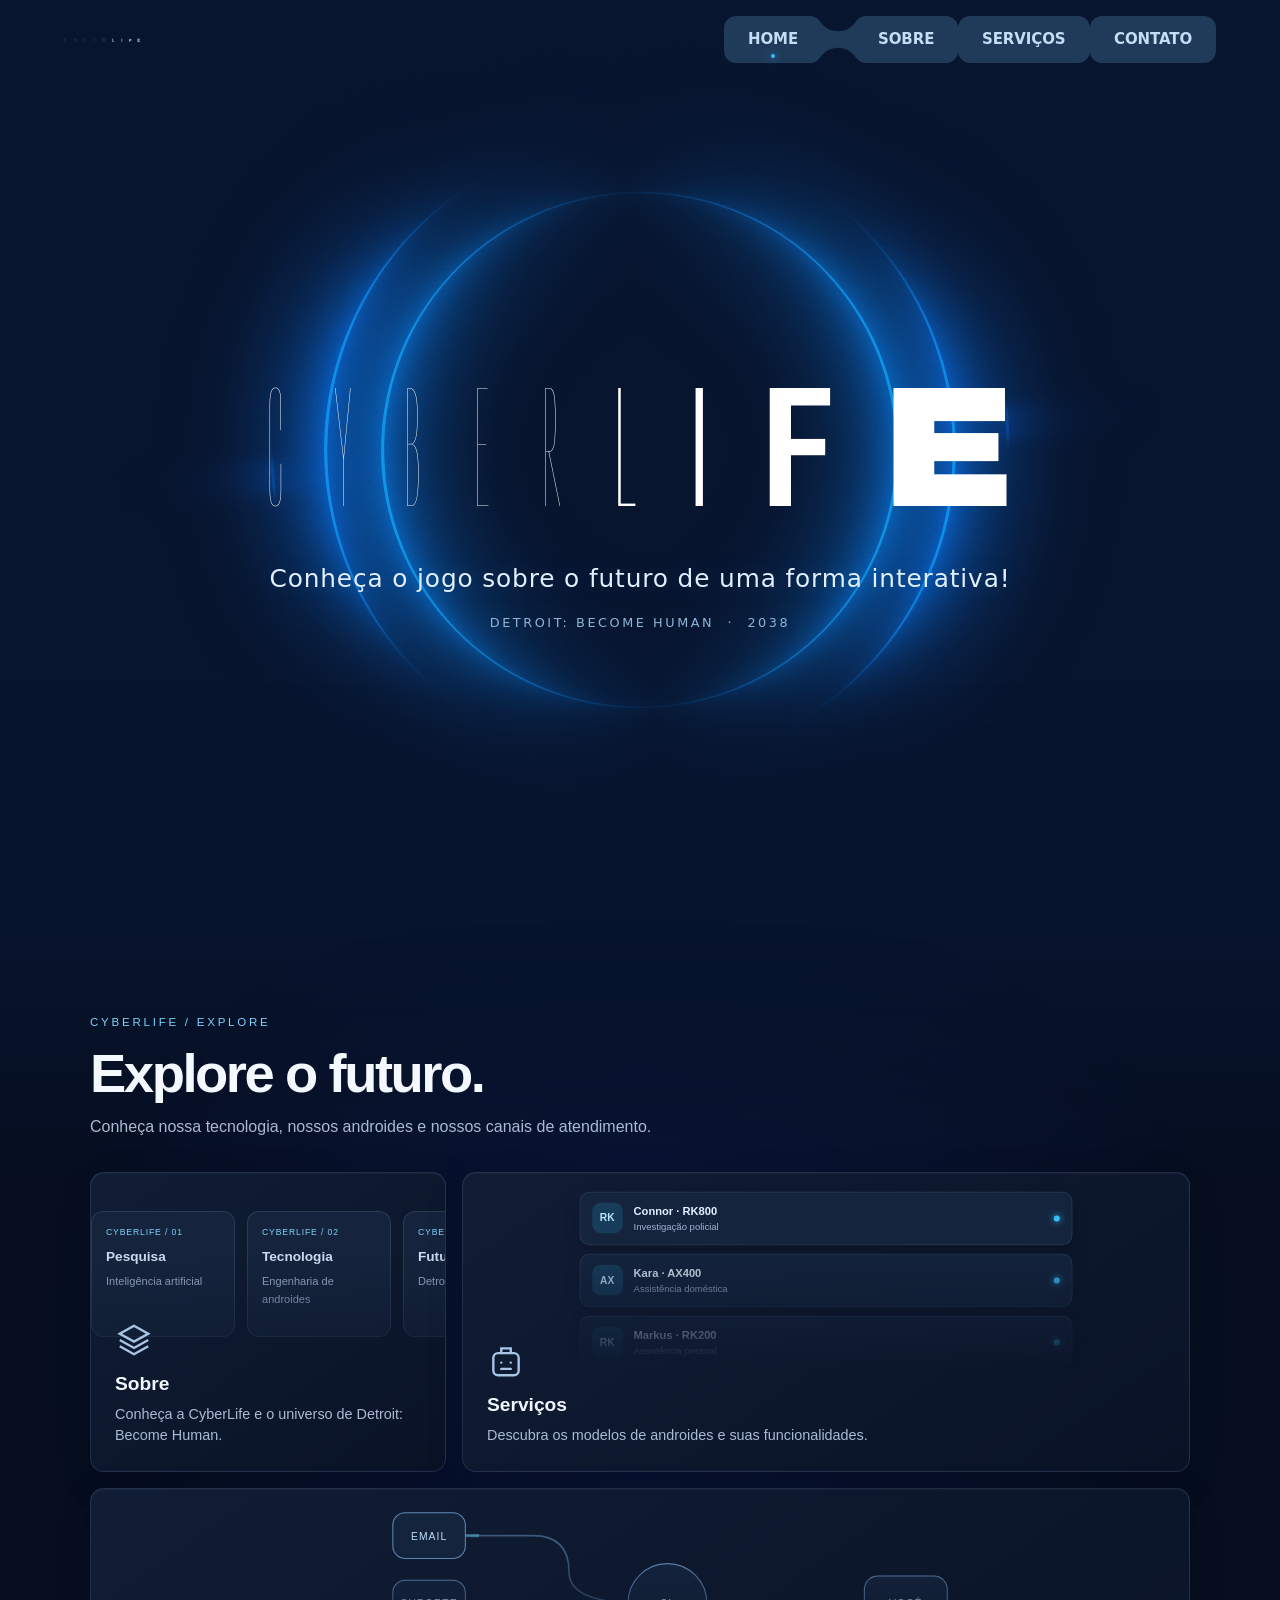
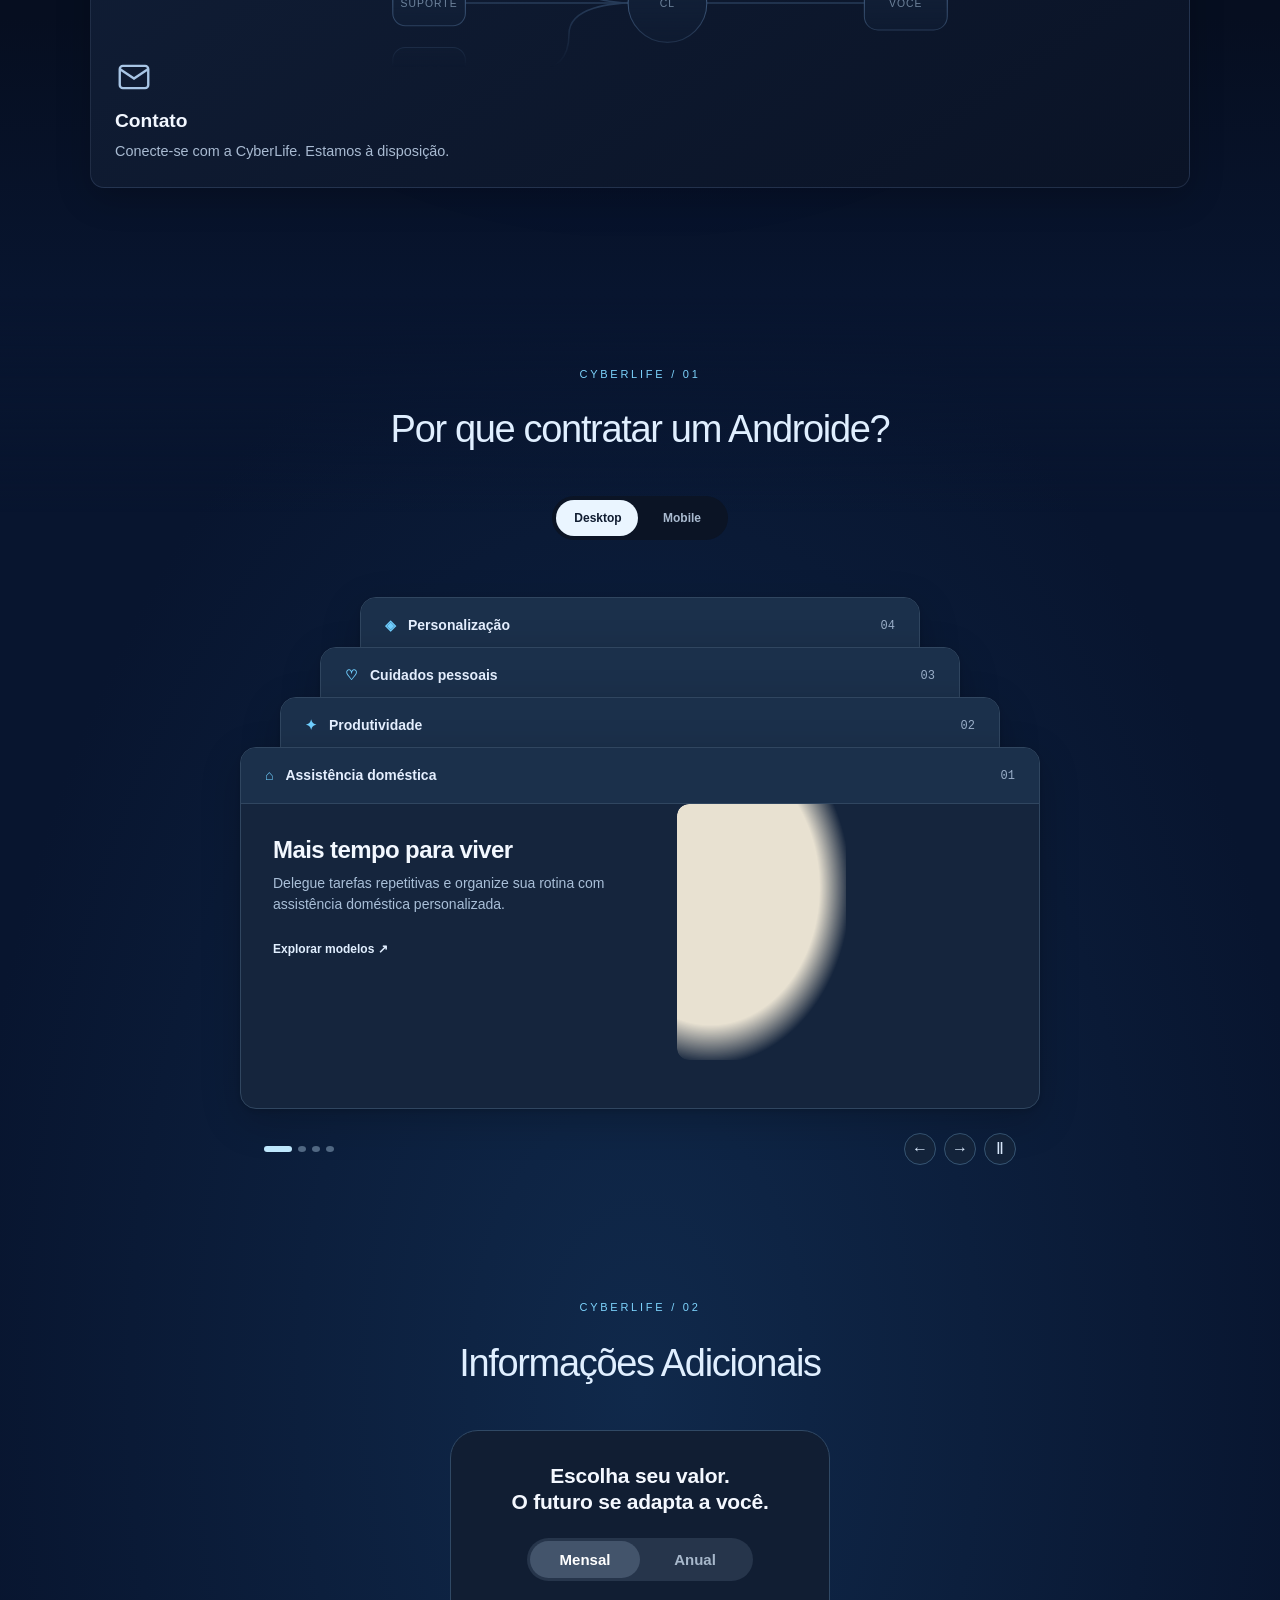
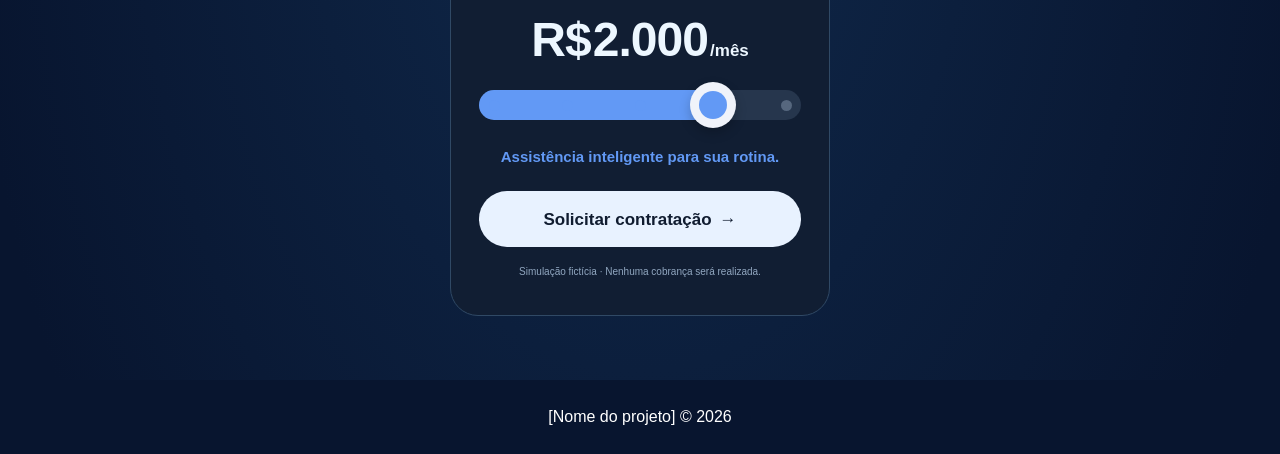
==== cyberlife-enterprise/index.html @ 04e718be "rename folder" ====
<!doctype html>
<html lang="pt-BR">
<head>
    <meta charset="UTF-8">
    <meta name="viewport" content="width=device-width, initial-scale=1.0">
    <title>Home | DBH IFC</title>
    <link rel="stylesheet" href="css/style.css">
    <link rel="stylesheet" href="css/bento.css">
    <link rel="stylesheet" href="css/text-pressure.css">
    <link rel="stylesheet" href="css/gooey-navbar.css">
    <script src="js/gooey-navbar.js" defer></script>
    <link rel="stylesheet" href="css/contract.css">
    <script src="js/contract.js" defer></script>
</head>
<body class="landing-page">
    <div class="landing-intro">
    <div id="magic-rings-home" class="magic-rings" aria-hidden="true"></div>
    <header class="site-header">
        <a class="logo" href="index.html">
            <img src="img/CyberLife_Fonte.png" alt="CyberLife">
        </a>
        <nav class="main-nav gooey-nav" aria-label="Navegação principal">
            <ul>
                <li><a class="active" href="index.html">Home</a></li>
                <li><a href="sobre.html">Sobre</a></li>
                <li><a href="servicos.html">Serviços</a></li>
                <li><a href="contato.html">Contato</a></li>
            </ul>
        </nav>
    </header>

    <div class="landing-hero-content">
        <section id="inicio" class="hero">
            <div class="text-pressure-container"><h1 class="text-pressure-title" aria-label="CyberLife"><span aria-hidden="true">C</span><span aria-hidden="true">Y</span><span aria-hidden="true">B</span><span aria-hidden="true">E</span><span aria-hidden="true">R</span><span aria-hidden="true">L</span><span aria-hidden="true">I</span><span aria-hidden="true">F</span><span aria-hidden="true">E</span></h1></div>
            <div class="hero-copy">
                <p class="hero-tagline">Conheça o jogo sobre o futuro de uma forma interativa!</p>
                <p class="hero-subtitle">Detroit: Become Human &nbsp;·&nbsp; 2038</p>
            </div>
        </section>

    </div>
    </div>

    <section class="landing-bento" aria-labelledby="bento-title">
        <div class="bento-shell">
            <div class="bento-heading bento-reveal">
                <span class="bento-eyebrow">CYBERLIFE / EXPLORE</span>
                <h2 id="bento-title">Explore o futuro.</h2>
                <p>Conheça nossa tecnologia, nossos androides e nossos canais de atendimento.</p>
            </div>
            <div class="bento-grid">
                <a class="bento-card bento-about bento-reveal" href="sobre.html">
                    <div class="bento-art bento-marquee" aria-hidden="true">
                        <div class="bento-track">
                            <div class="bento-files"><div class="bento-file"><span>CYBERLIFE / 01</span><strong>Pesquisa</strong><small>Inteligência artificial</small></div><div class="bento-file"><span>CYBERLIFE / 02</span><strong>Tecnologia</strong><small>Engenharia de androides</small></div><div class="bento-file"><span>CYBERLIFE / 03</span><strong>Futuro</strong><small>Detroit · 2038</small></div><div class="bento-file"><span>CYBERLIFE / 04</span><strong>CyberLife</strong><small>Inovação e humanidade</small></div></div>
                            <div class="bento-files"><div class="bento-file"><span>CYBERLIFE / 01</span><strong>Pesquisa</strong><small>Inteligência artificial</small></div><div class="bento-file"><span>CYBERLIFE / 02</span><strong>Tecnologia</strong><small>Engenharia de androides</small></div><div class="bento-file"><span>CYBERLIFE / 03</span><strong>Futuro</strong><small>Detroit · 2038</small></div><div class="bento-file"><span>CYBERLIFE / 04</span><strong>CyberLife</strong><small>Inovação e humanidade</small></div></div>
                        </div>
                    </div>
                    <div class="bento-copy"><svg viewBox="0 0 24 24" fill="none" stroke="currentColor" stroke-width="1.5"><path d="M12 3 3 8l9 5 9-5-9-5ZM3 12l9 5 9-5M3 16l9 5 9-5"/></svg><h3>Sobre</h3><p>Conheça a CyberLife e o universo de Detroit: Become Human.</p></div>
                    <span class="bento-cta">Conheça a CyberLife <span aria-hidden="true">→</span></span>
                </a>
                <a class="bento-card bento-services bento-reveal" href="servicos.html">
                    <div class="bento-art bento-notifications" aria-hidden="true">
                        <div class="bento-notification"><span class="bento-model">RK</span><div><strong>Connor · RK800</strong><small>Investigação policial</small></div><i></i></div>
                        <div class="bento-notification"><span class="bento-model">AX</span><div><strong>Kara · AX400</strong><small>Assistência doméstica</small></div><i></i></div>
                        <div class="bento-notification"><span class="bento-model">RK</span><div><strong>Markus · RK200</strong><small>Assistência pessoal</small></div><i></i></div>
                    </div>
                    <div class="bento-copy"><svg viewBox="0 0 24 24" fill="none" stroke="currentColor" stroke-width="1.5"><rect x="4" y="7" width="16" height="14" rx="3"/><path d="M9 7V4h6v3M9 13h.01M15 13h.01M9 17h6" stroke-linecap="round"/></svg><h3>Serviços</h3><p>Descubra os modelos de androides e suas funcionalidades.</p></div>
                    <span class="bento-cta">Explorar catálogo <span aria-hidden="true">→</span></span>
                </a>
                <a class="bento-card bento-contact bento-reveal" href="contato.html">
                    <div class="bento-art bento-network" aria-hidden="true">
                        <svg viewBox="0 0 700 220" preserveAspectRatio="xMidYMid meet"><defs><linearGradient id="bento-beam"><stop stop-color="#38bdf8" stop-opacity="0"/><stop offset=".5" stop-color="#a5eaff"/><stop offset="1" stop-color="#38bdf8" stop-opacity="0"/></linearGradient></defs>
                        <g class="bento-wires"><path d="M120 45H220Q255 45 255 80T350 110"/><path d="M120 110H350"/><path d="M120 175H220Q255 175 255 140T350 110"/><path d="M350 110H580"/></g>
                        <g class="bento-beams"><path d="M120 45H220Q255 45 255 80T350 110"/><path d="M120 110H350"/><path d="M120 175H220Q255 175 255 140T350 110"/><path d="M350 110H580"/></g>
                        <g class="bento-nodes"><rect x="85" y="23" width="70" height="44" rx="12"/><rect x="85" y="88" width="70" height="44" rx="12"/><rect x="85" y="153" width="70" height="44" rx="12"/><circle cx="350" cy="110" r="38"/><rect x="540" y="84" width="80" height="52" rx="13"/></g>
                        <g class="bento-node-labels"><text x="120" y="49">EMAIL</text><text x="120" y="114">SUPORTE</text><text x="120" y="179">INFO</text><text x="350" y="114">CL</text><text x="580" y="114">VOCÊ</text></g></svg>
                    </div>
                    <div class="bento-copy"><svg viewBox="0 0 24 24" fill="none" stroke="currentColor" stroke-width="1.5"><rect x="3" y="5" width="18" height="14" rx="2"/><path d="m3 7 9 6 9-6"/></svg><h3>Contato</h3><p>Conecte-se com a CyberLife. Estamos à disposição.</p></div>
                    <span class="bento-cta">Entre em contato <span aria-hidden="true">→</span></span>
                </a>
            </div>
        </div>
    </section>

    <main class="landing-details">
        <div class="topography-backdrop" aria-hidden="true"><canvas id="topography-home"></canvas></div>
        <div class="landing-reveal">
        <section class="contract-section" aria-labelledby="why-title">
            <span class="contract-kicker">CYBERLIFE / 01</span>
            <h2 id="why-title">Por que contratar um Androide?</h2>
            <div class="rolling" aria-label="Motivos para contratar um androide" tabindex="0" aria-roledescription="carrossel">
                <div class="roll-device"><button type="button" data-device="desktop" aria-pressed="true">Desktop</button><button type="button" data-device="mobile" aria-pressed="false">Mobile</button></div><div class="rolling-stage"></div>
                <div class="rolling-controls"><button type="button" data-prev aria-label="Anterior">←</button><div class="rolling-dots"></div><button type="button" data-next aria-label="Próximo">→</button><button type="button" data-pause aria-label="Pausar reprodução automática">Ⅱ</button></div>
            </div>
        </section>
        <section class="contract-section" aria-labelledby="info-title">
            <span class="contract-kicker">CYBERLIFE / 02</span>
            <h2 id="info-title">Informações Adicionais</h2>
            <div class="contract-paywall">
                
                <h3>Escolha seu valor.<br>O futuro se adapta a você.</h3>
                <div class="pay-segments" role="group" aria-label="Período de contratação"><span class="pay-pill"></span><button type="button" aria-pressed="true" data-plan="0">Mensal</button><button type="button" aria-pressed="false" data-plan="1">Anual</button></div>
                <div class="pay-amount" aria-live="polite"><span class="pay-currency">R$</span><span class="pay-digits">1.500</span><span class="pay-period">/mês</span></div>
                <div class="pay-slider" role="slider" tabindex="0" aria-label="Valor da contratação" aria-valuemin="0" aria-valuemax="4" aria-valuenow="3"><div class="pay-track"></div><div class="pay-fill"></div><div class="pay-ticks" aria-hidden="true"></div><div class="pay-thumb" aria-hidden="true"><i></i></div></div>
                <div class="pay-caption" aria-live="polite">Assistência inteligente para sua rotina.</div>
                <a class="pay-cta" href="contato.html">Solicitar contratação <span aria-hidden="true">→</span></a>
                <small>Simulação fictícia · Nenhuma cobrança será realizada.</small>
            </div>
        </section>
        </div>


    </main>

    <footer class="site-footer">
        <p>[Nome do projeto] &copy; 2026</p>
    </footer>

    <script src="js/magic-rings.js"></script>
    <script src="js/topography.js" defer></script>
    <script src="js/bento.js" defer></script>
    <script src="js/text-pressure.js" defer></script>
    <script>
        new MagicRings('#magic-rings-home', {
            color: '#38BDF8',
            colorTwo: '#1E3FD8',
            ringCount: 7,
            motion: 'pulse',
            speed: 0.8,
            lineThickness: 1.5,
            glow: 1,
            baseRadius: 0.24,
            radiusStep: 0.08,
            expansion: 0.08,
            rotation: 0,
            spin: 0.08,
            tilt: 0.12,
            followMouse: true,
            mouseInfluence: 0.18,
            clickBurst: true,
            intro: true,
            theme: 'dark',
            grain: 0.08,
            opacity: 0.9
        });
    </script>
</body>
</html>
---- cyberlife-enterprise/css/style.css ----
/*
==============================================================================
TRABALHO FINAL - WEB DESIGN
Tema do Projeto: [Nome do Tema]
Data de Entrega: 03/12/2026
Integrantes: 1. Alice
2. Airk
3. Daniel
==============================================================================
*/

/*
==========================================================================
SEÇÃO 1: RESET CSS
==========================================================================
*/

* { box-sizing: border-box; margin: 0; padding: 0; }
html {
    scroll-behavior: smooth;
    scroll-padding-top: 20px;
}

body { background: #08152f; color: #222; font-family: Arial, sans-serif; line-height: 1.6; }
img { display: block; max-width: 50%; }
a { color: inherit; text-decoration: none; }
ul { list-style: none; }

.magic-rings {
    position: fixed;
    inset: 0;
    width: 100%;
    height: 100%;
    overflow: hidden;
    z-index: 0;
}

.magic-rings__canvas {
    position: absolute;
    inset: 0;
    display: block;
    width: 100%;
    height: 100%;
    pointer-events: none;
}

.letter-glitch {
    position: fixed;
    inset: 0;
    width: 100%;
    height: 100%;
    overflow: hidden;
    z-index: 0;
}

.letter-glitch-canvas {
    position: absolute;
    inset: 0;
    display: block;
    width: 100%;
    height: 100%;
    pointer-events: none;
}

.scanner-container {
    position: fixed;
    inset: 0;
    width: 100%;
    height: 100%;
    overflow: hidden;
    z-index: 0;
}

.scanner-canvas {
    position: absolute;
    inset: 0;
    display: block;
    width: 100%;
    height: 100%;
    pointer-events: none;
}

.site-header,
main,
.site-footer {
    position: relative;
    z-index: 1;
}

/*
==========================================================================
SEÇÃO 2: ESTRUTURA E NAVEGAÇÃO
==========================================================================
*/

.site-header { align-items: center; color: #fff; display: flex; justify-content: space-between; padding: 1rem 5%; }
.logo img { max-height: 48px; }
.main-nav ul { display: flex; gap: 1rem; }
.main-nav a { border-bottom: 2px solid transparent; padding: .5rem; }
.main-nav a:hover, .main-nav a.active { border-bottom-color: #f2c14e; color: #f2c14e; }
.page-content, .section, .gallery-section, .form-section { margin: 0 auto; max-width: 1100px; padding: 3rem 5%; }
.hero { padding: 3rem 5%; text-align: center; }
.hero .banner {
    filter: brightness(0) invert(1);
    margin: 0 auto 2rem;
    max-height: 400px;
    object-fit: contain;
    width: 100%;
}
.aside { margin: 0 auto 2rem; max-width: 1100px; padding: 1.5rem 5%; }
.site-footer {color: #fff; padding: 1.5rem 5%; text-align: center; }

/*
==========================================================================
SEÇÃO 3: CONTEÚDO
==========================================================================
*/

h1, h2, h3 { color: #1f3a5f; margin-bottom: 1rem; }
.content-list { display: grid; gap: .75rem; margin-left: 1.25rem; }
.content-list li { list-style: disc; }
.button { background: #f2c14e; border: 1px solid #d49d16; border-radius: .25rem; color: #222; cursor: pointer; display: inline-block; font: inherit; font-weight: bold; padding: .75rem 1.25rem; }
.button:hover { background: #d49d16; }

.gallery { display: grid; gap: 1.5rem; grid-template-columns: repeat(3, 1fr); }
.gallery-item { border: 0; min-width: 0; padding: 0; }
.gallery-item img { height: 180px; object-fit: cover; width: 100%; }

/*
==========================================================================
SEÇÃO: CARDS DE PERFIL / PRODUTOS
==========================================================================
*/

.profile-card {
    --pc-radius: 16px;
    --pc-pointer-x: 50%;
    --pc-pointer-y: 50%;
    --pc-active: 0;
    --pc-rotate-x: 0deg;
    --pc-rotate-y: 0deg;
    width: 100%;
    max-width: 360px;
    margin: 0 auto;
    perspective: 900px;
}

.profile-card__body {
    border-radius: var(--pc-radius);
    position: relative;
    transform: rotateX(var(--pc-rotate-x)) rotateY(var(--pc-rotate-y));
    transform-style: preserve-3d;
    transition: transform 120ms ease;
}

.profile-card__tile {
    aspect-ratio: 3 / 4;
    border: 1px solid rgba(145, 196, 255, 0.28);
    border-radius: var(--pc-radius);
    overflow: hidden;
    position: relative;
    background: linear-gradient(180deg, #dfeeff 0%, #607ea4 100%);
    box-shadow: 0 24px 60px rgba(0, 0, 0, 0.5), 0 0 28px rgba(56, 189, 248, 0.12);
}

.profile-card__photo {
    height: 100%;
    width: 100%;
    object-fit: cover;
}

.profile-card__scrim,
.profile-card__sheen,
.profile-card__holo,
.profile-card__glare,
.profile-card__shade,
.profile-card__rim,
.profile-card__tile-rim {
    position: absolute;
    inset: 0;
    pointer-events: none;
}

.profile-card__scrim {
    background:
        linear-gradient(180deg, rgba(198, 229, 255, 0.12) 0%, transparent 48%),
        linear-gradient(180deg, transparent 42%, rgba(5, 20, 43, 0.94));
}

.profile-card__sheen {
    background: radial-gradient(circle at var(--pc-pointer-x) var(--pc-pointer-y),
        rgba(255, 255, 255, 0.42),
        transparent 42%);
    opacity: calc(0.15 + var(--pc-active) * 0.55);
    mix-blend-mode: screen;
}

.profile-card__holo {
    background:
        radial-gradient(circle at var(--pc-pointer-x) var(--pc-pointer-y),
            rgba(56, 189, 248, 0.42),
            transparent 28%);
    opacity: var(--pc-active);
    mix-blend-mode: color-dodge;
}

.profile-card__info {
    position: absolute;
    left: 18px;
    right: 18px;
    bottom: 18px;
    z-index: 2;
}

.profile-card__name,
.profile-card__title {
    color: #fff;
    margin: 0;
}

.profile-card__name {
    color: #fff;
    font-size: 1.55rem;
    letter-spacing: .08em;
    text-transform: uppercase;
}

.profile-card__title {
    font-size: .78rem;
    letter-spacing: .04em;
    opacity: .82;
}

.profile-card__footer {
    align-items: center;
    background: #17171f;
    border-radius: 0 0 var(--pc-radius) var(--pc-radius);
    color: #f4f4f7;
    display: grid;
    gap: 10px;
    grid-template-columns: 1fr auto;
    margin: -1px 8px 0;
    padding: 10px 12px;
    position: relative;
}

.profile-card__status {
    color: #38bdf8;
    font-size: 1rem;
    font-weight: 800;
}

.profile-card__avatar {
    height: 42px;
    overflow: hidden;
    width: 42px;
    display: none;
}

.profile-card__avatar img {
    border-radius: 50%;
    height: 100%;
    object-fit: cover;
    width: 100%;
}

.profile-card__handle {
    font-size: .78rem;
}

.profile-card__contact {
    align-items: center;
    background: #23232d;
    border: 1px solid rgba(255, 255, 255, 0.12);
    border-radius: 999px;
    color: #fff;
    cursor: pointer;
    display: flex;
    gap: 5px;
    padding: 9px 12px;
    transition: background 180ms ease, transform 180ms ease;
}

.profile-card__contact:hover {
    background: #38bdf8;
    color: #08152f;
    transform: translateY(-2px);
}

/*
==========================================================================
SEÇÃO 4: FORMULÁRIO
==========================================================================
*/

form { border: 1px solid #d5d5d5; border-radius: .5rem; display: grid; gap: 1rem; max-width: 650px; padding: 1.5rem; }
.form-group { display: grid; gap: .35rem; }
input, textarea { border: 1px solid #aaa; border-radius: .25rem; font: inherit; padding: .75rem; width: 100%; }
input:focus, textarea:focus { border-color: #1f3a5f; outline: 2px solid #dce8f5; }
.error-message { color: #b42318; min-height: 1.2rem; }
.form-feedback { color: #16794c; font-weight: bold; min-height: 1.5rem; }

/*
==========================================================================
SEÇÃO 5: RESPONSIVIDADE
==========================================================================
*/

@media (max-width: 700px) {
    .site-header { align-items: flex-start; flex-direction: column; gap: 1rem; }
    .main-nav ul { flex-wrap: wrap; }
    .gallery { grid-template-columns: 1fr; }
}

@media (prefers-reduced-motion: reduce) {
    html { scroll-behavior: auto; }
}

/* Landing page: scoped so the other pages retain their original layout. */
.landing-page { overflow-x: clip; }
.landing-intro { position: relative; isolation: isolate; min-height: 100vh; min-height: 100svh; }
.landing-intro .magic-rings { position: absolute; }
.landing-hero-content { position: relative; z-index: 1; }
.landing-details { position: relative; isolation: isolate; min-height: 115vh; display: grid; align-items: center; overflow: hidden; background: #08152f; color: #e0efff; }
.landing-details h2, .landing-details h3 { color: #e0efff; }
.topography-backdrop { position: absolute; inset: 0; z-index: -1; pointer-events: none; background: radial-gradient(ellipse at 50% 65%, #10294b, #08152f 75%); }
.topography-backdrop canvas { position: absolute; width: 100%; height: 100%; inset: 0; display: block; opacity: var(--topography-opacity, 1); }
.landing-details::before { content: ''; position: absolute; inset: 0 0 auto; height: 24vh; background: linear-gradient(#08152f, transparent); pointer-events: none; z-index: 0; }
.landing-reveal { position: relative; opacity: var(--reveal-opacity, 1); transform: translateY(var(--reveal-offset, 0px)); }
.landing-page .site-footer { background: #08152f; }
@media (prefers-reduced-motion: reduce) { .landing-reveal { opacity: 1; transform: none; } .topography-backdrop canvas { opacity: 1; } }

/* Shared brand mark: use the existing transparent asset. */
.site-header .logo img { width: clamp(100px, 12vw, 180px); height: auto; object-fit: contain; filter: brightness(0) invert(1); }


.contato_p {
    color: aliceblue;
}
---- cyberlife-enterprise/css/bento.css ----
/* Landing-only Bento Grid, inspired by Magic UI's animated card demo. */
.landing-bento{position:relative;isolation:isolate;padding:clamp(80px,12vh,150px) 5%;color:#eaf4ff;background:linear-gradient(180deg,#08152f 0%,#060e20 28%,#060e20 72%,#08152f 100%);overflow:hidden}
.landing-bento::before{content:"";position:absolute;inset:0;z-index:-1;background:radial-gradient(ellipse at 50% 45%,rgba(30,63,216,.14),transparent 66%);pointer-events:none}
.bento-shell{max-width:1100px;margin:auto}.bento-heading{margin-bottom:32px}.bento-eyebrow{font-size:.72rem;letter-spacing:.24em;color:#7dd3fc}.bento-heading h2{font-size:clamp(2rem,5vw,3.4rem);line-height:1.1;letter-spacing:-.045em;color:#f4f8ff;margin:.65rem 0}.bento-heading p{color:#a9bbd2;max-width:650px}
.bento-grid{display:grid;grid-template-columns:repeat(3,minmax(0,1fr));gap:16px}.bento-card{position:relative;isolation:isolate;display:flex;flex-direction:column;justify-content:flex-end;min-height:300px;overflow:hidden;border-radius:14px;border:1px solid rgba(155,190,237,.15);background:linear-gradient(145deg,#101d35,#0a1326);box-shadow:0 10px 35px #0003,inset 0 1px 0 #ffffff08;transition:border-color .3s,box-shadow .3s;outline-offset:5px}.bento-card:hover,.bento-card:focus-visible{border-color:#68bdf080;box-shadow:0 12px 42px #0005,0 0 24px #38bdf812}.bento-about{grid-column:span 1}.bento-services{grid-column:span 2}.bento-contact{grid-column:span 3;min-height:300px}
.bento-art{position:absolute;inset:0;z-index:-1;overflow:hidden;pointer-events:none;mask-image:linear-gradient(to bottom,#000 5%,#000 28%,transparent 78%);transition:transform .3s ease-out}.bento-copy{padding:24px;transition:transform .3s ease-out;position:relative}.bento-copy svg{width:38px;height:38px;color:#a8c5e5;display:block;margin-bottom:10px;transition:transform .3s ease-out;transform-origin:left bottom}.bento-copy h3{color:#f2f7ff;margin:0 0 4px;font-size:1.2rem;font-weight:600}.bento-copy p{color:#a9bbd2;font-size:.9rem;line-height:1.5;max-width:390px}.bento-cta{position:absolute;bottom:20px;left:24px;font-size:.84rem;font-weight:600;color:#bdeaff;opacity:0;transform:translateY(12px);transition:opacity .3s,transform .3s;display:flex;gap:10px;align-items:center}.bento-card:hover .bento-copy,.bento-card:focus-visible .bento-copy{transform:translateY(-30px)}.bento-card:hover .bento-copy svg,.bento-card:focus-visible .bento-copy svg{transform:scale(.8)}.bento-card:hover .bento-cta,.bento-card:focus-visible .bento-cta{opacity:1;transform:translateY(0)}
.bento-marquee{padding-top:38px}.bento-track{display:flex;width:max-content;animation:bento-marquee 20s linear infinite}.bento-files{display:flex;gap:12px;padding-right:12px}.bento-file{width:144px;height:126px;padding:14px;border-radius:12px;border:1px solid #8eafd52b;background:#15243c;color:#cbdcf0;filter:blur(.6px);transition:filter .3s;display:flex;flex-direction:column;gap:6px}.bento-file span{font-size:.54rem;letter-spacing:.1em;color:#7dd3fc}.bento-file strong{font-size:.85rem}.bento-file small{font-size:.69rem;color:#9db1cd}.bento-about:hover .bento-track{animation-play-state:paused}.bento-about:hover .bento-file{filter:none}@keyframes bento-marquee{to{transform:translateX(-50%)}}
.bento-notifications{display:flex;flex-direction:column;gap:10px;padding:22px 10%;transform:scale(.85);transform-origin:top center}.bento-services:hover .bento-notifications,.bento-services:focus-visible .bento-notifications{transform:scale(.98)}.bento-notification{display:flex;align-items:center;gap:13px;padding:11px 14px;border:1px solid #96b9e526;background:#14243d;border-radius:12px;box-shadow:0 6px 18px #0003;animation:bento-notice 7.5s ease-in-out infinite}.bento-notification:nth-child(2){animation-delay:1s}.bento-notification:nth-child(3){animation-delay:2s}.bento-model{display:grid;place-items:center;width:36px;height:36px;flex:none;border-radius:10px;color:#bae6fd;background:#183d5b;font-size:.75rem;font-weight:bold}.bento-notification strong,.bento-notification small{display:block}.bento-notification strong{font-size:.82rem;color:#e5efff}.bento-notification small{font-size:.7rem;color:#9eb4d0}.bento-notification i{margin-left:auto;width:7px;height:7px;border-radius:50%;background:#38bdf8;box-shadow:0 0 9px #38bdf8}@keyframes bento-notice{0%,85%,100%{transform:translateY(0);opacity:.83}12%,28%{transform:translateY(-4px);opacity:1;box-shadow:0 0 18px #38bdf81c}}
.bento-network{inset:0 0 auto auto;width:100%;height:240px;transform:scale(.95);transform-origin:top right}.bento-network svg{width:100%;height:100%;display:block}.bento-contact:hover .bento-network,.bento-contact:focus-visible .bento-network{transform:scale(1.05)}.bento-wires path,.bento-beams path{fill:none;stroke:#3c587b;stroke-width:1.5}.bento-beams path{stroke:url(#bento-beam);stroke-width:3;stroke-dasharray:48 180;animation:bento-beam 3.5s linear infinite}.bento-beams path:nth-child(2){animation-delay:-1.2s}.bento-beams path:nth-child(3){animation-delay:-2.2s}.bento-beams path:nth-child(4){animation-delay:-.5s}@keyframes bento-beam{to{stroke-dashoffset:-456}}.bento-nodes{fill:#14243d;stroke:#6288b4;stroke-width:1}.bento-node-labels{fill:#bddbf7;font-size:10px;text-anchor:middle;letter-spacing:1px}
.bento-ready .bento-reveal{opacity:0;translate:0 30px;transition:opacity .8s ease,translate .8s cubic-bezier(.2,.65,.2,1),border-color .3s,box-shadow .3s}.bento-ready .bento-reveal.is-visible{opacity:1;translate:0 0}.bento-ready .bento-services{transition-delay:.09s}.bento-ready .bento-contact{transition-delay:.16s}.bento-paused .bento-art *{animation-play-state:paused!important}
@media(max-width:760px){.bento-grid{grid-template-columns:1fr}.bento-about,.bento-services,.bento-contact{grid-column:1}.bento-card{min-height:285px}.bento-network{height:200px}.bento-notifications{padding-inline:8%}}@media(hover:none){.bento-copy{transform:translateY(-28px)}.bento-cta{opacity:1;transform:none}}@media(prefers-reduced-motion:reduce){.bento-ready .bento-reveal{opacity:1;translate:none;transition:none}.bento-art *{animation:none!important}.bento-card *{transition:none!important}}

/* Seamless fade from Magic Rings into the Bento section. */
.landing-page .landing-intro::after {
    content: "";
    position: absolute;
    inset: auto 0 0;
    height: clamp(110px, 24vh, 300px);
    z-index: 0;
    pointer-events: none;
    background: linear-gradient(to bottom, rgba(8,21,47,0) 0%, rgba(8,21,47,.2) 25%, rgba(8,21,47,.65) 58%, #08152f 100%);
}
.landing-page .landing-bento::before {
    mask-image: linear-gradient(to bottom, transparent, black 24%, black 76%, transparent);
}
---- cyberlife-enterprise/css/text-pressure.css ----
@import url('https://fonts.googleapis.com/css2?family=Roboto+Flex:opsz,wdth,wght@8..144,25..151,100..1000&display=swap');
.text-pressure-container { position: relative; width: 65%; max-width: 760px; margin: 0 auto; }
.landing-page .text-pressure-title { font-family: 'Roboto Flex', Roboto, Arial, sans-serif; font-size: 8vw; font-weight: 100; line-height: 1; text-transform: uppercase; margin: 0; text-align: center; user-select: none; white-space: nowrap; width: 100%; color: white; display: flex; justify-content: space-between; transform-origin: center top; }
.text-pressure-title span { display: inline-block; font-variation-settings: 'wght' 100, 'wdth' 25, 'ital' 0; }
/* Anchor the animated title itself at the resting center of Magic Rings. */
.landing-page .landing-hero-content { position:absolute; inset:0; display:flex; align-items:center; justify-content:center; pointer-events:none; }
.landing-page .site-header { z-index:3; }
.landing-page .hero { position:relative; width:100%; min-width:0; box-sizing:border-box; flex:0 0 100%; padding:0 5%; pointer-events:none; }
.landing-page .text-pressure-container { pointer-events:auto; }
.hero-copy { position:absolute; top:calc(100% + clamp(16px, 3vh, 32px)); left:50%; transform:translateX(-50%); width:min(90%, 760px); text-align:center; }
.landing-page .hero-tagline { color:#e1efff; font-family:Inter,system-ui,sans-serif; font-size:clamp(1rem, 2vw, 1.55rem); font-weight:400; letter-spacing:.035em; line-height:1.5; margin:0; text-shadow:0 0 24px rgba(56,189,248,.24); }
.landing-page .hero-subtitle { color:#8eb4d6; font-family:Inter,system-ui,sans-serif; font-size:clamp(.65rem, 1vw, .8rem); font-weight:500; letter-spacing:.2em; text-transform:uppercase; margin-top:1rem; }
@media(max-height:480px){ .hero-copy {top:calc(100% + 10px);} .landing-page .hero-subtitle{margin-top:.35rem;} }


@media (max-width: 600px) { .text-pressure-container { width: 88%; } }
---- cyberlife-enterprise/css/gooey-navbar.css ----
/* useLayouts Gooey Navbar: original default styling, adapted to the existing header. */
.site-header .main-nav.gooey-nav {position:relative; flex:none; margin:0; padding:0; user-select:none; --gooey-fill:#203a5a; --gooey-px:24px; --gooey-font:15px; --gooey-height:47px;}
.gooey-nav .gooey-contour {position:absolute; inset:0; width:100%; height:100%; overflow:visible; pointer-events:none; z-index:0;}
.site-header .gooey-nav ul {position:relative; display:flex; gap:0; align-items:center; width:max-content; z-index:1; margin:0; padding:0;}
.site-header .gooey-nav li {flex:none; margin:0; padding:0;}
.site-header .gooey-nav a,.site-header .gooey-nav a.active,.site-header .gooey-nav a:hover {display:flex; align-items:center; justify-content:center; position:relative; height:var(--gooey-height); padding:0 var(--gooey-px); font:600 var(--gooey-font)/1 Inter,"Inter Placeholder",system-ui,sans-serif; letter-spacing:-.1px; text-transform:uppercase; white-space:nowrap; text-align:center; color:#c4ddf5; background:var(--gooey-fill); border:0; border-radius:12px; text-decoration:none; will-change:transform;}
.site-header .gooey-nav.is-ready a {background:transparent;}
.site-header .gooey-nav a.is-hovered,.site-header .gooey-nav a:hover {color:#fff;}
.site-header .gooey-nav a[aria-current="page"]::after {content:""; position:absolute; left:50%; bottom:5px; margin-left:-2px; width:4px; height:4px; border-radius:50%; background:#38bdf8; box-shadow:0 0 8px #38bdf8;}
.site-header .gooey-nav a:focus-visible {outline:2px solid #7dd3fc; outline-offset:-4px;}
@media(max-width:760px){.site-header .main-nav.gooey-nav{--gooey-px:12px;--gooey-font:13px;--gooey-height:45px;}}
@media(max-width:420px){.site-header .main-nav.gooey-nav{--gooey-px:7px;--gooey-font:11px;--gooey-height:43px;}}

.gooey-nav .gooey-contour path { fill: var(--gooey-fill); }
---- cyberlife-enterprise/css/contract.css ----
.contract-section{width:min(900px,92%);margin:0 auto;padding:64px 0;text-align:center;font-family:Inter,Arial,sans-serif;color:#e5efff}.contract-kicker{font-size:11px;letter-spacing:.25em;color:#7dd3fc}.contract-section>h2{font-size:clamp(24px,4vw,38px);font-weight:500;letter-spacing:-.035em;margin:14px 0 36px}.rolling{max-width:800px;margin:auto;outline-offset:8px;user-select:none}.roll-device{display:flex;width:176px;height:44px;padding:4px;margin:0 auto 24px;border-radius:999px;background:#0b1425;position:relative;isolation:isolate}.roll-device:before{content:'';position:absolute;inset:4px auto 4px 4px;width:calc(50% - 6px);background:#eaf5ff;border-radius:999px;transition:transform .35s cubic-bezier(.2,1.2,.4,1);z-index:-1}.rolling.mobile .roll-device:before{transform:translateX(calc(100% + 4px))}.roll-device button{width:50%;background:none;border:0;color:#aabbd0;font:600 12px Inter,Arial;cursor:pointer}.roll-device button[aria-pressed=true]{color:#101c30}.rolling-stage{position:relative;height:545px;isolation:isolate;touch-action:pan-y;width:100%;max-width:800px;margin:auto;transition:max-width .3s}.roll-card{position:absolute;bottom:0;left:0;right:0;margin:auto;text-align:left;background:#15253d;border:1px solid #304660;border-radius:16px;box-shadow:0 12px 40px #0003,0 2px 6px #0002;transform-origin:bottom center;overflow:hidden;touch-action:pan-y;will-change:width,transform;cursor:pointer}.roll-card.front{cursor:grab}.roll-card.front:active{cursor:grabbing}.roll-meta{height:56px;padding:0 24px;display:flex;align-items:center;justify-content:space-between;background:#1b304b;border-bottom:1px solid #304660;font-size:14px;font-weight:600;color:#e5efff}.roll-meta span:last-child{font:500 12px monospace;color:#9bafc9}.roll-meta b{color:#70cfff;margin-right:12px}.roll-card:not(.front):hover .roll-meta{background:#274564}.roll-body{display:flex;align-items:flex-start;gap:10px;padding-bottom:24px;height:304px}.roll-copy{flex:1;min-width:0;padding:32px;display:flex;flex-direction:column;gap:8px}.roll-card h3{font-size:24px;line-height:1.2;letter-spacing:-.025em;margin:0;color:#f3f8ff}.roll-card p{font-size:14px;line-height:1.55;color:#a9bfd8;margin:0}.roll-copy a{font-size:12px;font-weight:600;color:#e1efff;margin-top:16px;align-self:flex-start}.roll-art{flex:1;min-width:0;padding:0 24px 24px}.roll-art img{display:block;width:100%;height:256px;object-fit:cover;border-radius:12px;mask:radial-gradient(83% 69% at 19.8% 32.7%,#000 77.65%,transparent 100%);transition:transform .5s}.roll-card:hover img{transform:scale(1.035)}.rolling-controls{display:flex;align-items:center;gap:8px;margin:24px auto 0;max-width:768px;padding:0 8px}.rolling-dots{display:flex;align-items:center;gap:6px;margin-right:auto}.rolling-controls button{border:1px solid #375674;background:#14243b;color:#dcecff;border-radius:50%;width:32px;height:32px;cursor:pointer;font:inherit}.rolling-dots button{width:8px;height:6px;border:0;background:#526a85;padding:0;transition:width .3s}.rolling-dots button[aria-current=true]{width:28px;border-radius:8px;background:#c1eaff}.rolling.mobile .rolling-stage,.rolling.mobile .rolling-controls{max-width:320px}.rolling.mobile .roll-card{height:390px}.rolling.mobile .roll-meta{height:44px;padding:0 16px}.rolling.mobile .roll-body{display:flex;flex-direction:column;gap:0;height:auto}.rolling.mobile .roll-copy{padding:16px 16px 8px}.rolling.mobile .roll-card h3{font-size:18px}.rolling.mobile .roll-copy a{display:none}.rolling.mobile .roll-art{padding:0 16px 10px;width:100%;box-sizing:border-box}.rolling.mobile .roll-art img{height:160px}.contract-paywall{width:min(100%,380px);box-sizing:border-box;margin:auto;padding:32px 28px;border:1px solid #304965;border-radius:28px;background:#111e33;text-align:center;--accent:#6299f5;--track:#26364d;--dot:#56677e}.contract-paywall h3{font-size:21px;font-weight:700;letter-spacing:-.01em;line-height:1.28;margin:0;color:#f4f8ff}.pay-segments{position:relative;display:flex;padding:3px;background:#26354b;border-radius:999px;margin:22px auto 30px;width:max-content;isolation:isolate}.pay-pill{position:absolute;left:3px;top:3px;bottom:3px;width:calc(50% - 3px);background:#43546b;border-radius:999px;z-index:-1;transition:transform .35s cubic-bezier(.2,1.2,.4,1)}.pay-segments button{width:110px;border:0;background:none;color:#a7b8cb;padding:10px 0;cursor:pointer;font:600 15px Inter,Arial,sans-serif}.pay-segments button[aria-pressed=true]{color:#fff}.pay-amount{display:flex;justify-content:center;align-items:baseline;gap:2px;font-variant-numeric:tabular-nums;color:#edf7ff}.pay-currency,.pay-digits{font-size:clamp(30px,5vw,48px);font-weight:800;letter-spacing:-.02em;line-height:58px}.pay-digits{display:flex}.pay-digit{position:relative;display:block;height:58px}.pay-digit span{display:block;line-height:58px}.pay-period{font-weight:700;font-size:17px}.pay-slider{position:relative;height:56px;margin:8px 0 0;touch-action:none;cursor:pointer;user-select:none}.pay-track,.pay-fill{position:absolute;top:13px;left:0;height:30px;border-radius:999px}.pay-track{right:0;background:var(--track)}.pay-fill{background:var(--accent);width:30px}.pay-ticks{position:absolute;inset:0;pointer-events:none}.pay-ticks i{position:absolute;top:22.5px;width:11px;height:11px;border-radius:50%;background:var(--dot);transition:background .2s}.pay-ticks i.filled{background:var(--accent)}.pay-thumb{position:absolute;top:5px;left:0;width:46px;height:46px;border-radius:50%;background:#f0f3fa;box-shadow:0 5px 12px #0003;display:grid;place-items:center;pointer-events:none}.pay-thumb i{width:28px;height:28px;border-radius:50%;background:var(--accent)}.pay-slider.dragging .pay-thumb{box-shadow:0 9px 20px #0006}.pay-caption{min-height:22px;margin-top:12px;color:var(--accent);font-size:15px;font-weight:700;display:grid;place-items:center}.pay-cta{display:flex;justify-content:center;align-items:center;gap:8px;background:#e8f2ff;color:#101c30!important;font-weight:700;font-size:17px;border-radius:999px;height:56px;margin:22px 0 10px;transition:transform .2s,opacity .2s}.pay-cta:active{transform:scale(.96);opacity:.85}.contract-paywall small{font-size:10px;color:#91a7c0}.contract-section button:focus-visible,.contract-section a:focus-visible,.pay-slider:focus-visible{outline:2px solid #7dd3fc;outline-offset:4px}@media(max-width:600px){.contract-section{padding:42px 0}.roll-device{display:none}.contract-paywall{padding-inline:20px}}@media(prefers-reduced-motion:reduce){.contract-section *{transition:none!important}}
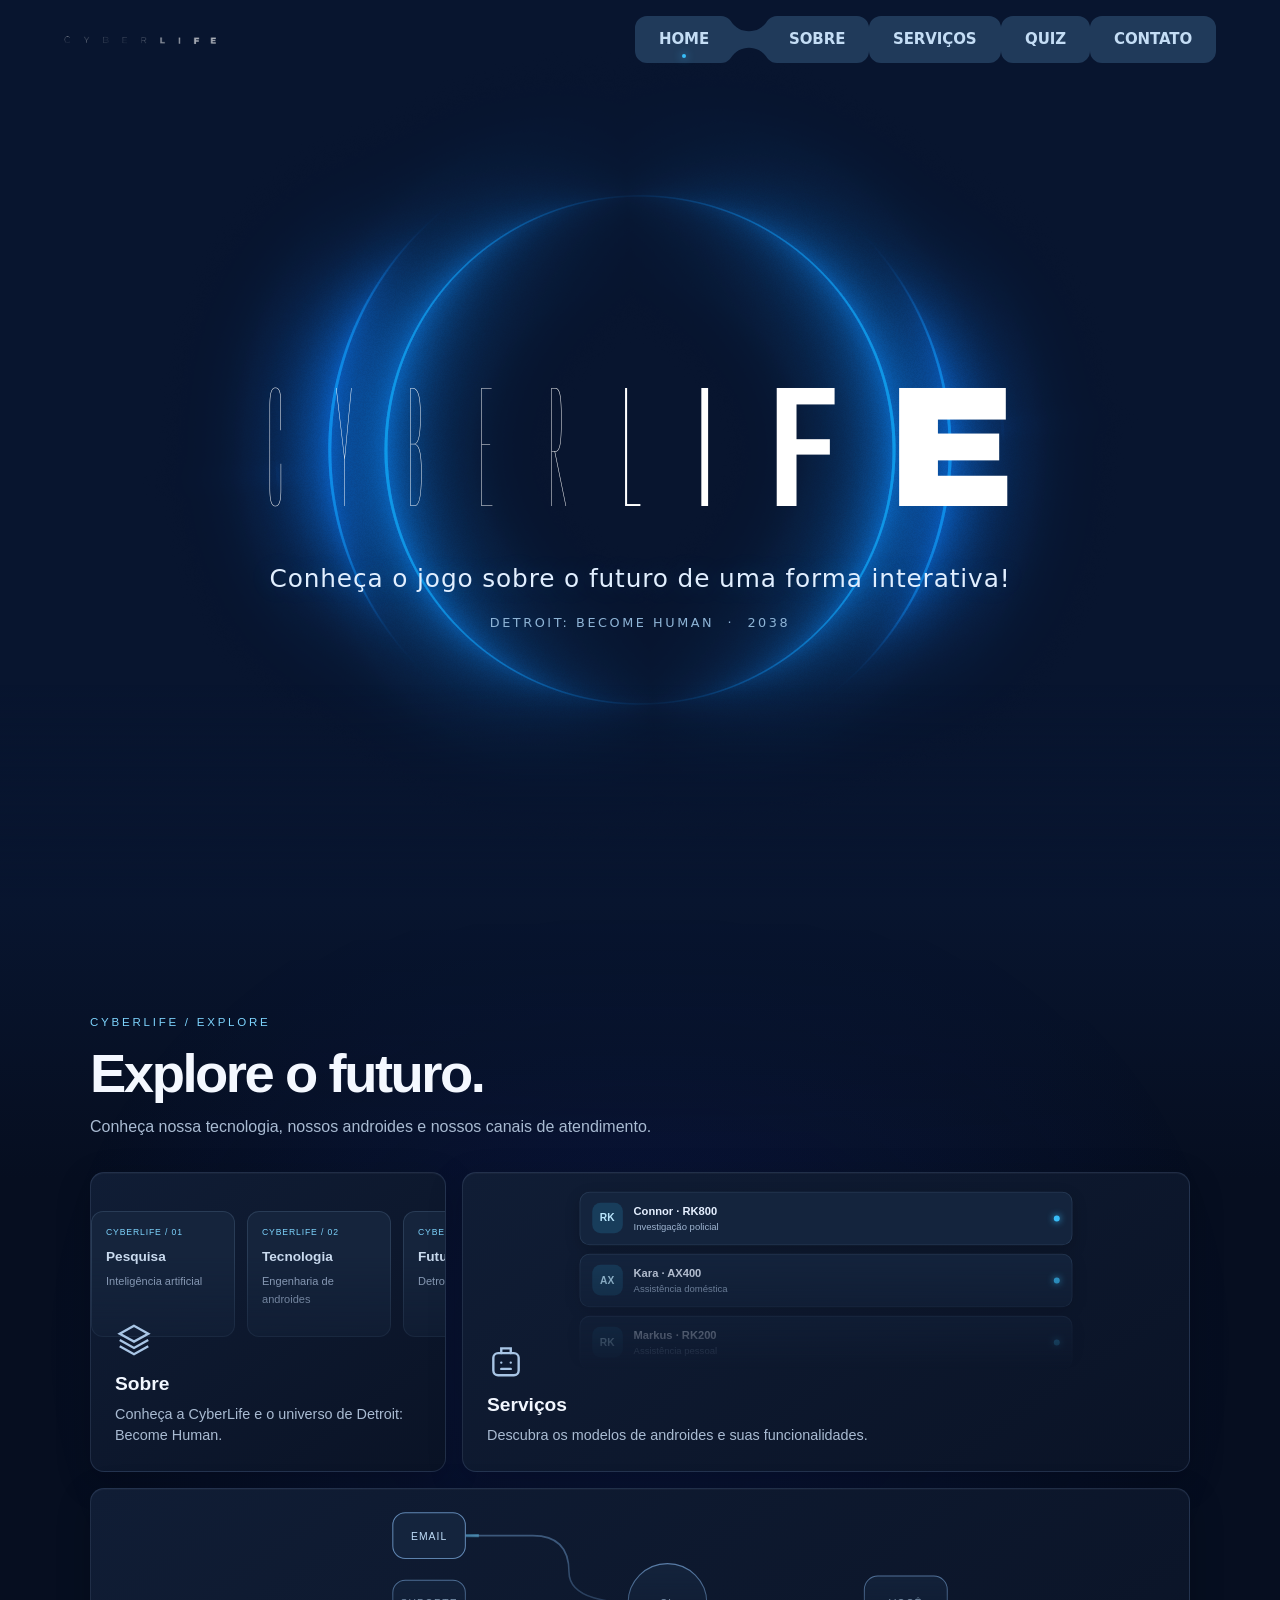
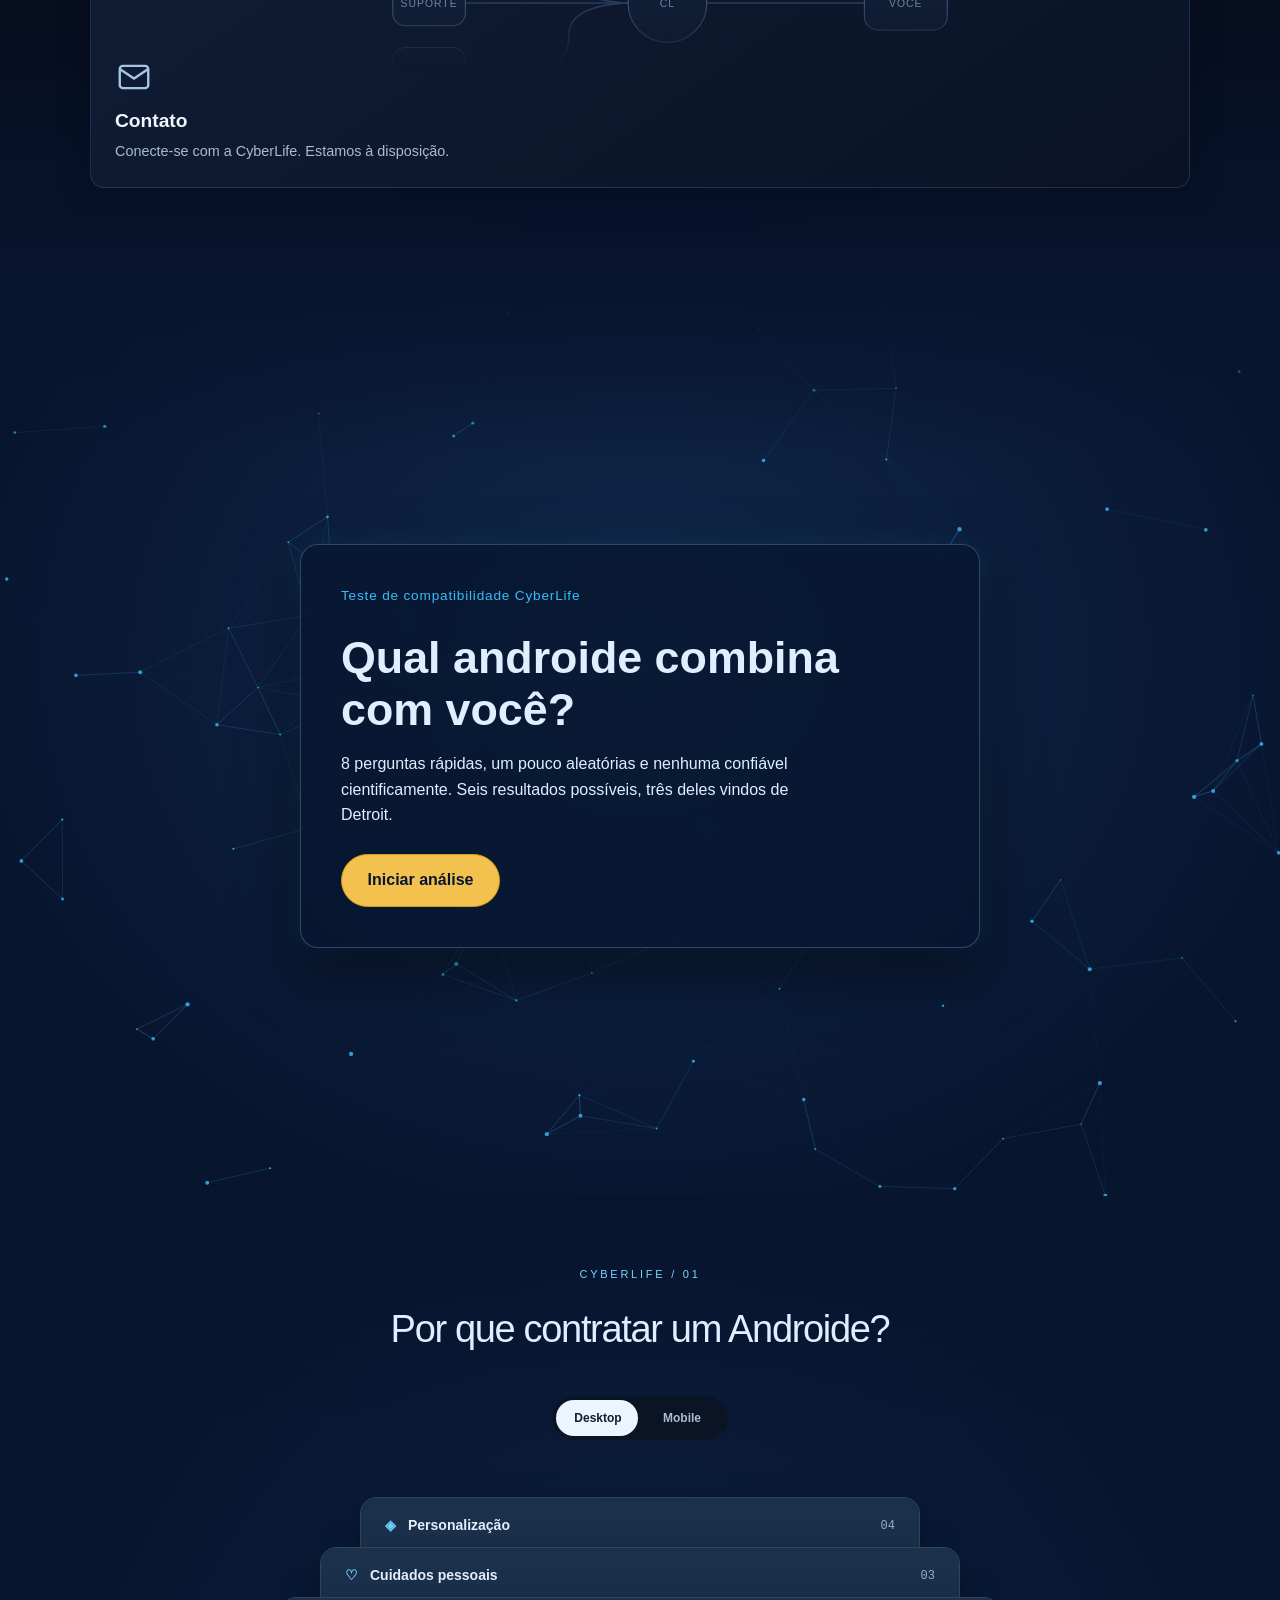
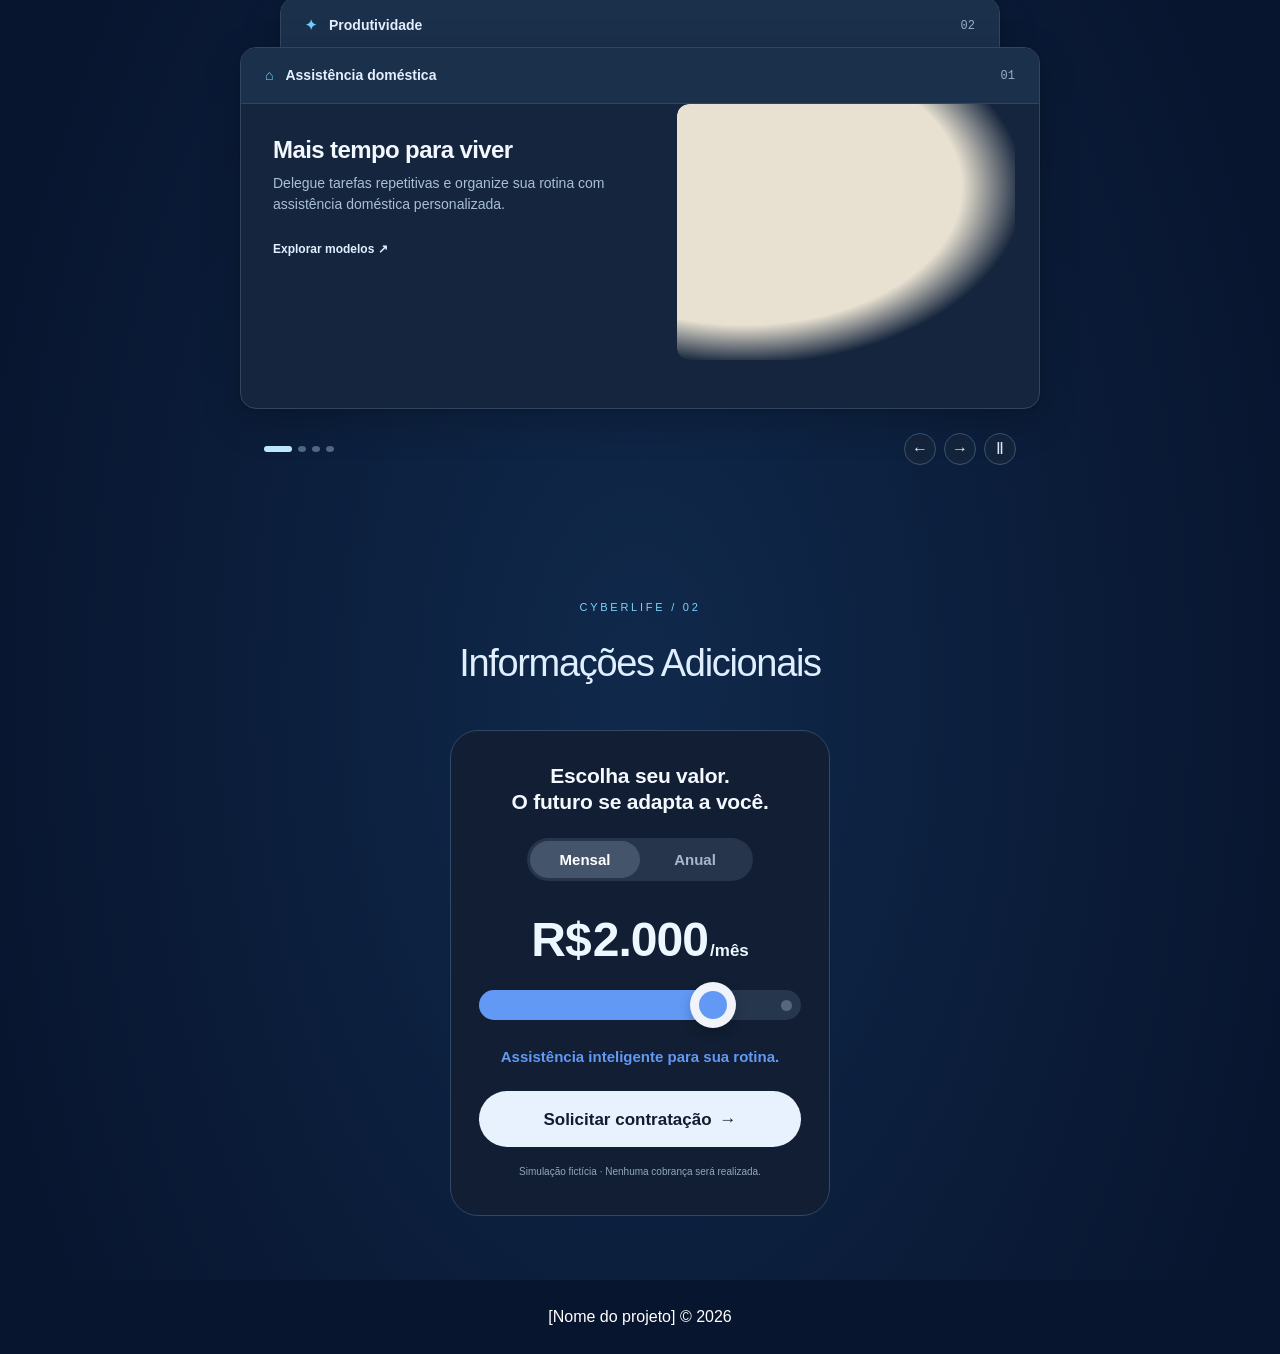
==== commit baebf071: "Add a quiz" ====
--- a/cyberlife-enterprise/index.html
+++ b/cyberlife-enterprise/index.html
@@ -11,6 +11,8 @@
     <script src="js/gooey-navbar.js" defer></script>
     <link rel="stylesheet" href="css/contract.css">
     <script src="js/contract.js" defer></script>
+    <link rel="stylesheet" href="css/quiz.css">
+
 </head>
 <body class="landing-page">
     <div class="landing-intro">
@@ -24,6 +26,7 @@
                 <li><a class="active" href="index.html">Home</a></li>
                 <li><a href="sobre.html">Sobre</a></li>
                 <li><a href="servicos.html">Serviços</a></li>
+                <li><a href="#quiz-section">Quiz</a></li>
                 <li><a href="contato.html">Contato</a></li>
             </ul>
         </nav>
@@ -82,7 +85,10 @@
             </div>
         </div>
     </section>
-
+    <section id="quiz-section" class="quiz-section" aria-label="Quiz: qual android combina com você?">
+        <div id="quiz-bg" class="quiz-bg" aria-hidden="true"></div>
+        <div id="quiz" class="quiz" aria-live="polite"></div>
+    </section>
     <main class="landing-details">
         <div class="topography-backdrop" aria-hidden="true"><canvas id="topography-home"></canvas></div>
         <div class="landing-reveal">
@@ -121,6 +127,12 @@
     <script src="js/topography.js" defer></script>
     <script src="js/bento.js" defer></script>
     <script src="js/text-pressure.js" defer></script>
+    <script src="js/magic-rings.js"></script>
+    <script src="js/topography.js" defer></script>
+    <script src="js/bento.js" defer></script>
+    <script src="js/text-pressure.js" defer></script>
+    <script src="js/quiz-bg.js" defer></script>
+    <script src="js/quiz.js" defer></script>
     <script>
         new MagicRings('#magic-rings-home', {
             color: '#38BDF8',
--- a/cyberlife-enterprise/css/style.css
+++ b/cyberlife-enterprise/css/style.css
@@ -22,7 +22,7 @@
 }
 
 body { background: #08152f; color: #222; font-family: Arial, sans-serif; line-height: 1.6; }
-img { display: block; max-width: 50%; }
+img { display: block; max-width: 100%; }
 a { color: inherit; text-decoration: none; }
 ul { list-style: none; }
 
@@ -134,7 +134,7 @@
 
 .profile-card {
     --pc-radius: 16px;
-    --pc-pointer-x: 50%;
+    --pc-pointer-x: 500%;
     --pc-pointer-y: 50%;
     --pc-active: 0;
     --pc-rotate-x: 0deg;
@@ -251,9 +251,9 @@
 }
 
 .profile-card__avatar {
-    height: 42px;
-    overflow: hidden;
-    width: 42px;
+    height: 45px;
+    overflow: hidden;
+    width: 45px;
     display: none;
 }
 
@@ -336,4 +336,19 @@
 
 .contato_p {
     color: aliceblue;
-}+}
+
+#h1cybe {
+    color: aliceblue;
+}
+#h2cybe {
+    color: aliceblue;
+}
+
+#p1 {
+    color: aliceblue;
+}
+
+#p2 {
+    color: aliceblue;
+}
--- a/cyberlife-enterprise/css/quiz.css
+++ b/cyberlife-enterprise/css/quiz.css
@@ -0,0 +1,51 @@
+/* Quiz embutido na home: usa a paleta do site (azul #08152f, ciano #38bdf8, dourado #f2c14e) */
+.quiz-section { position: relative; isolation: isolate; overflow: hidden; background: #08152f;
+  display: grid; place-items: center; min-height: 100vh; padding: 5rem 5%; }
+.quiz-bg { position: absolute; inset: 0; z-index: -1; pointer-events: none;
+  background: radial-gradient(ellipse at 50% 40%, #10294b, #08152f 75%); }
+.quiz-section::before { content: ''; position: absolute; inset: 0 0 auto; height: 18vh; z-index: 0; pointer-events: none;
+  background: linear-gradient(#08152f, transparent); }
+.quiz { position: relative; z-index: 1; width: 100%; max-width: 680px; }
+.q-card { --accent: #38bdf8; color: #e0efff; background: rgba(8, 21, 47, .72); backdrop-filter: blur(10px);
+  border: 1px solid rgba(145, 196, 255, .28); border-radius: 18px; padding: clamp(1.5rem, 4vw, 2.5rem);
+  box-shadow: 0 24px 60px rgba(0, 0, 0, .5), 0 0 28px rgba(56, 189, 248, .12); animation: q-in .45s ease both; }
+@keyframes q-in { from { opacity: 0; transform: translateY(14px); } }
+.q-card h1, .q-card h2, .q-card h3 { color: #e0efff; }
+.q-card h1 { font-size: clamp(1.9rem, 5vw, 2.8rem); line-height: 1.15; margin-bottom: 1rem; }
+.q-card h2 { font-size: clamp(1.3rem, 3.5vw, 1.7rem); line-height: 1.25; margin-bottom: 1.4rem; }
+.q-kicker, .q-count { color: #38bdf8; font-size: .85rem; letter-spacing: .06em; margin-bottom: .6rem; }
+.q-intro p { max-width: 56ch; margin-bottom: 1.6rem; }
+.q-progress { height: 4px; background: rgba(145, 196, 255, .18); border-radius: 4px; overflow: hidden; margin-bottom: 1.2rem; }
+.q-progress i { display: block; height: 100%; background: #38bdf8; box-shadow: 0 0 10px #38bdf8; transition: width .4s ease; }
+.q-options { display: grid; gap: .75rem; }
+.q-opt, .q-btn { font: inherit; cursor: pointer; text-align: left; color: #e0efff; }
+.q-opt { background: rgba(255, 255, 255, .04); border: 1px solid rgba(145, 196, 255, .28); border-radius: 12px;
+  padding: .9rem 1.1rem; transition: background .18s, border-color .18s, transform .18s; }
+.q-opt:hover:not(:disabled), .q-opt:focus-visible { background: rgba(56, 189, 248, .14); border-color: #38bdf8; transform: translateX(4px); outline: none; }
+.q-opt.chosen { background: #38bdf8; color: #08152f; border-color: #38bdf8; font-weight: bold; }
+.q-btn { display: inline-block; text-align: center; background: #f2c14e; color: #08152f; font-weight: bold;
+  border: 1px solid #d49d16; border-radius: 999px; padding: .8rem 1.6rem; transition: background .18s, transform .18s; }
+.q-btn:hover, .q-btn:focus-visible { background: #ffd978; transform: translateY(-2px); outline: 2px solid #fff; outline-offset: 2px; }
+.q-ghost { background: transparent; color: #e0efff; border-color: rgba(145, 196, 255, .5); }
+.q-ghost:hover { background: rgba(56, 189, 248, .15); }
+.q-result { text-align: center; border-color: var(--accent); box-shadow: 0 24px 60px rgba(0, 0, 0, .5), 0 0 48px color-mix(in srgb, var(--accent) 30%, transparent); }
+.q-result .q-kicker { color: var(--accent); }
+.q-model { font-family: 'Courier New', monospace; font-size: clamp(3.2rem, 14vw, 5.5rem); font-weight: bold; line-height: 1;
+  color: transparent; -webkit-text-stroke: 2px var(--accent); letter-spacing: .04em; }
+.q-name { margin: .2rem 0 0; font-size: clamp(2rem, 6vw, 2.6rem) !important; }
+.q-role { color: var(--accent); font-weight: bold; margin-bottom: 1rem; }
+.q-desc { max-width: 54ch; margin: 0 auto 1.2rem; }
+.q-traits { display: flex; flex-wrap: wrap; gap: .5rem; justify-content: center; margin-bottom: 1rem; }
+.q-traits li { border: 1px solid var(--accent); color: var(--accent); border-radius: 999px; padding: .25rem .8rem; font-size: .85rem; }
+.q-quirk { font-style: italic; opacity: .8; margin-bottom: 1.6rem; }
+.q-rank { text-align: left; border-top: 1px solid rgba(145, 196, 255, .2); padding-top: 1.2rem; margin-bottom: 1.6rem; }
+.q-rank h3 { font-size: 1rem; margin-bottom: .8rem; }
+.q-row { display: grid; grid-template-columns: 9.5rem 1fr 3rem; align-items: center; gap: .7rem; margin-bottom: .5rem; font-size: .9rem; }
+.q-row small { opacity: .6; }
+.q-row b { text-align: right; }
+.q-bar { height: 8px; background: rgba(145, 196, 255, .15); border-radius: 8px; overflow: hidden; }
+.q-bar i { display: block; height: 100%; border-radius: 8px; animation: q-grow .8s ease both; transform-origin: left; }
+@keyframes q-grow { from { transform: scaleX(0); } }
+.q-actions { display: flex; flex-wrap: wrap; gap: .8rem; justify-content: center; }
+@media (max-width: 520px) { .q-row { grid-template-columns: 6.5rem 1fr 2.6rem; font-size: .8rem; } }
+@media (prefers-reduced-motion: reduce) { .q-card, .q-bar i { animation: none; } .q-opt, .q-btn, .q-progress i { transition: none; } }
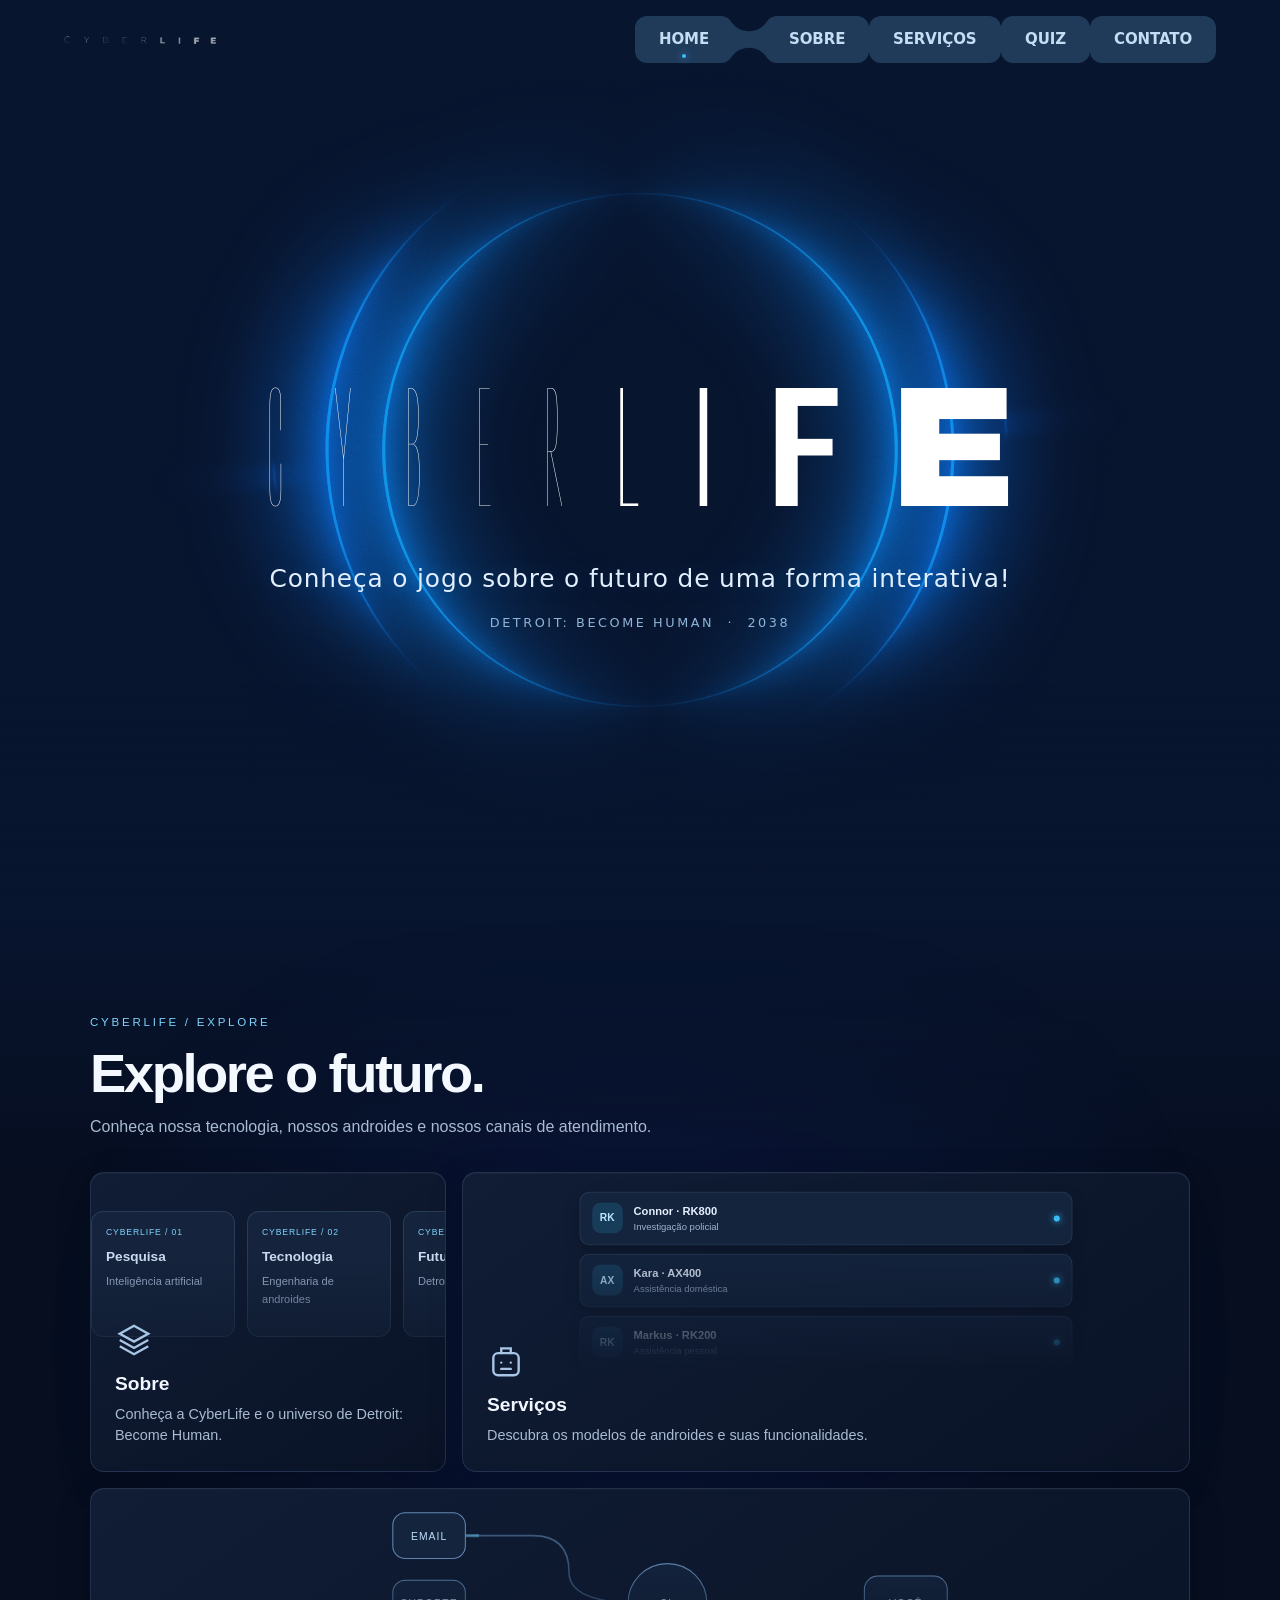
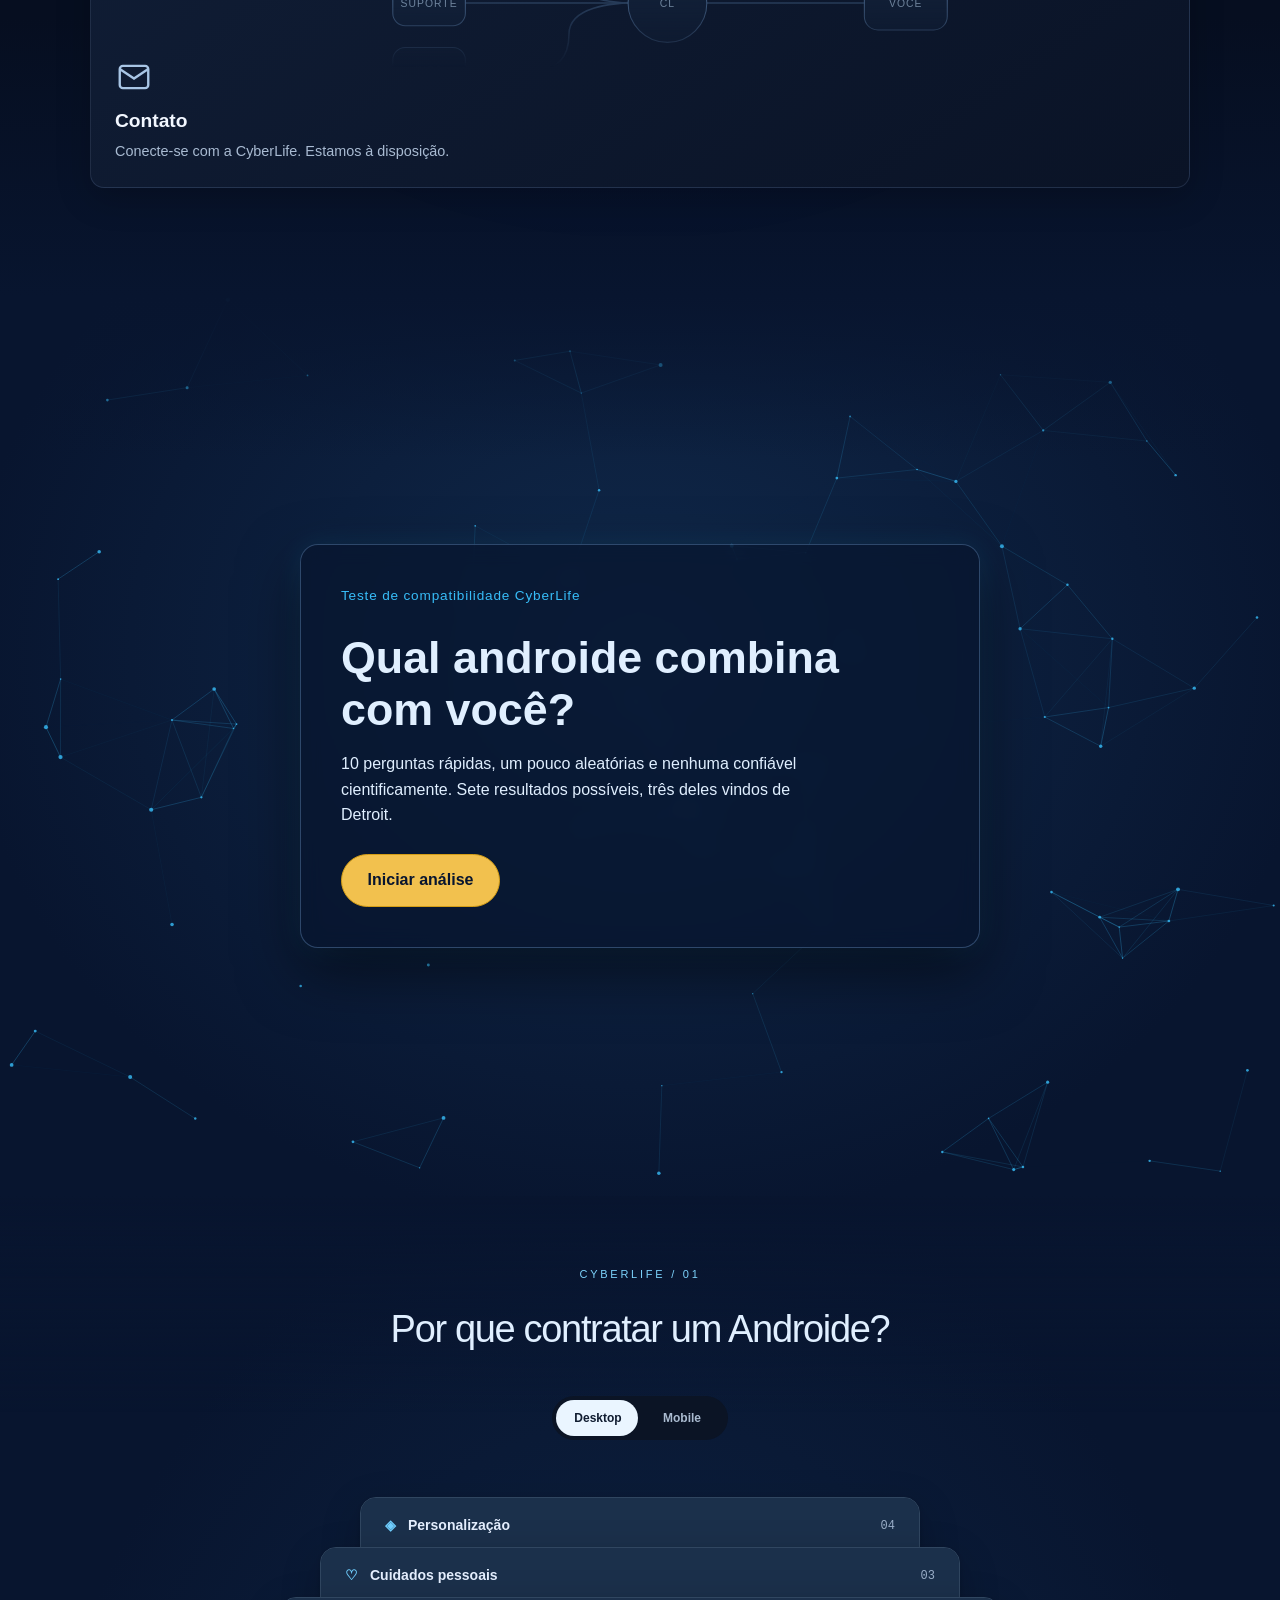
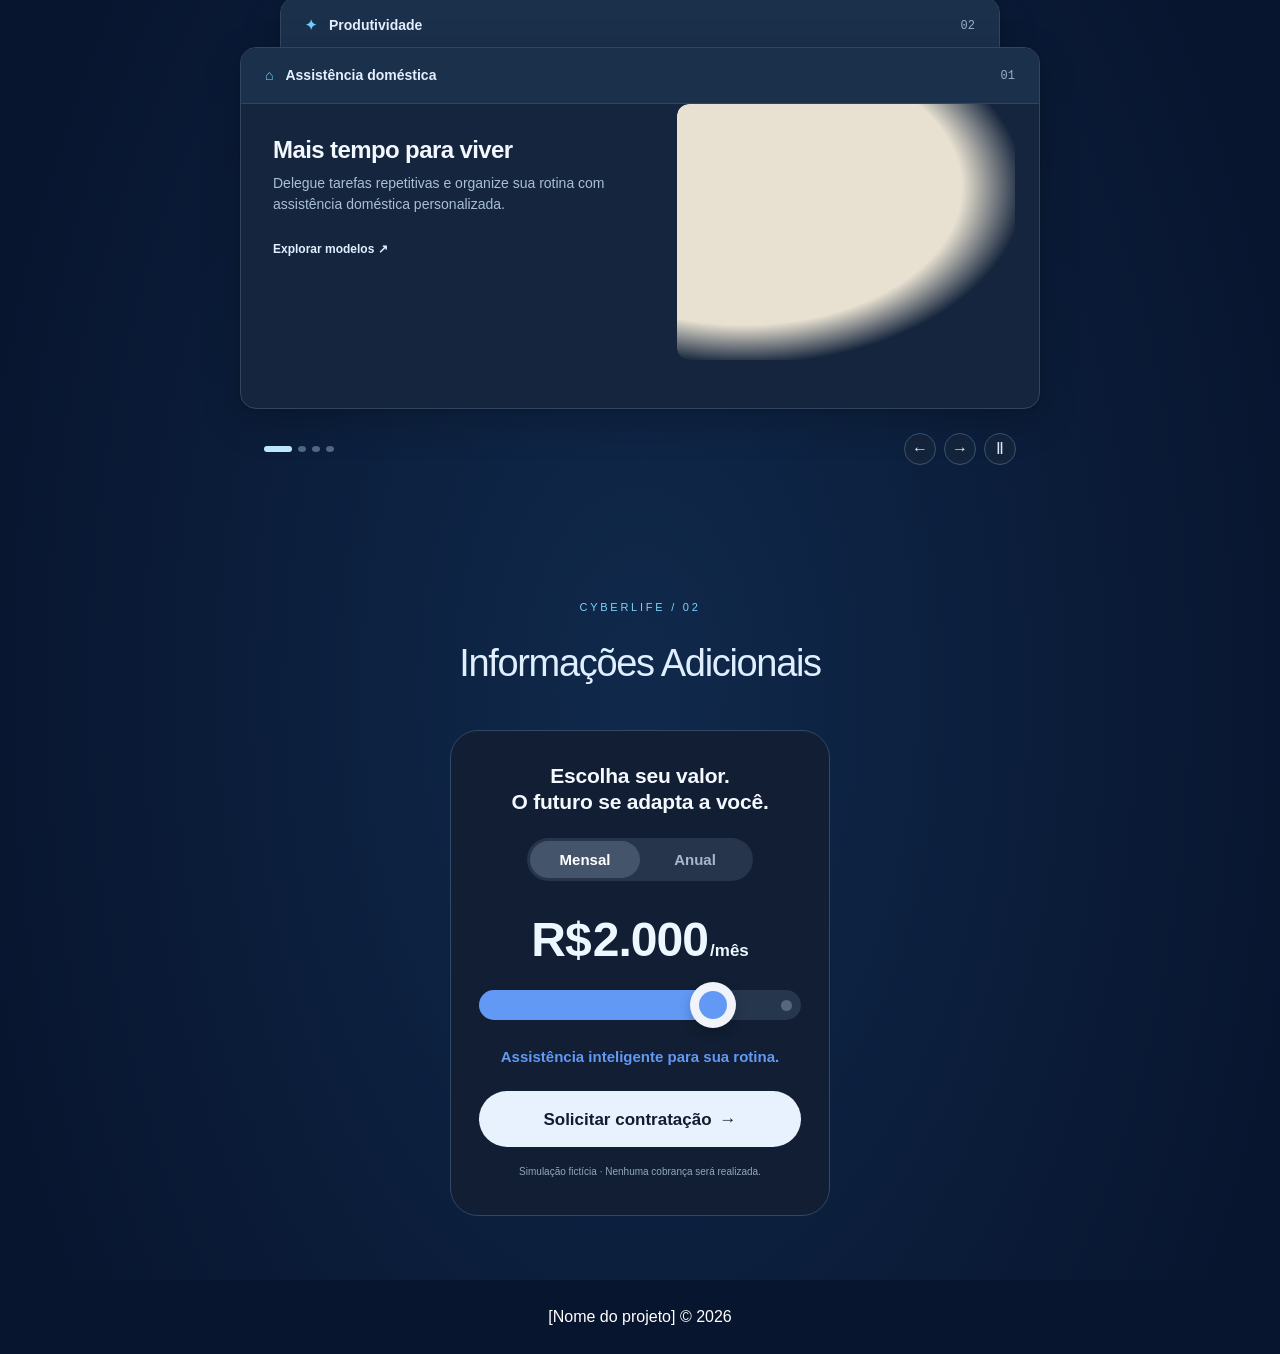
==== commit 96af8615: "Fix some bugs and misinformation" ====
--- a/cyberlife-enterprise/index.html
+++ b/cyberlife-enterprise/index.html
@@ -85,10 +85,12 @@
             </div>
         </div>
     </section>
+    
     <section id="quiz-section" class="quiz-section" aria-label="Quiz: qual android combina com você?">
         <div id="quiz-bg" class="quiz-bg" aria-hidden="true"></div>
         <div id="quiz" class="quiz" aria-live="polite"></div>
     </section>
+
     <main class="landing-details">
         <div class="topography-backdrop" aria-hidden="true"><canvas id="topography-home"></canvas></div>
         <div class="landing-reveal">
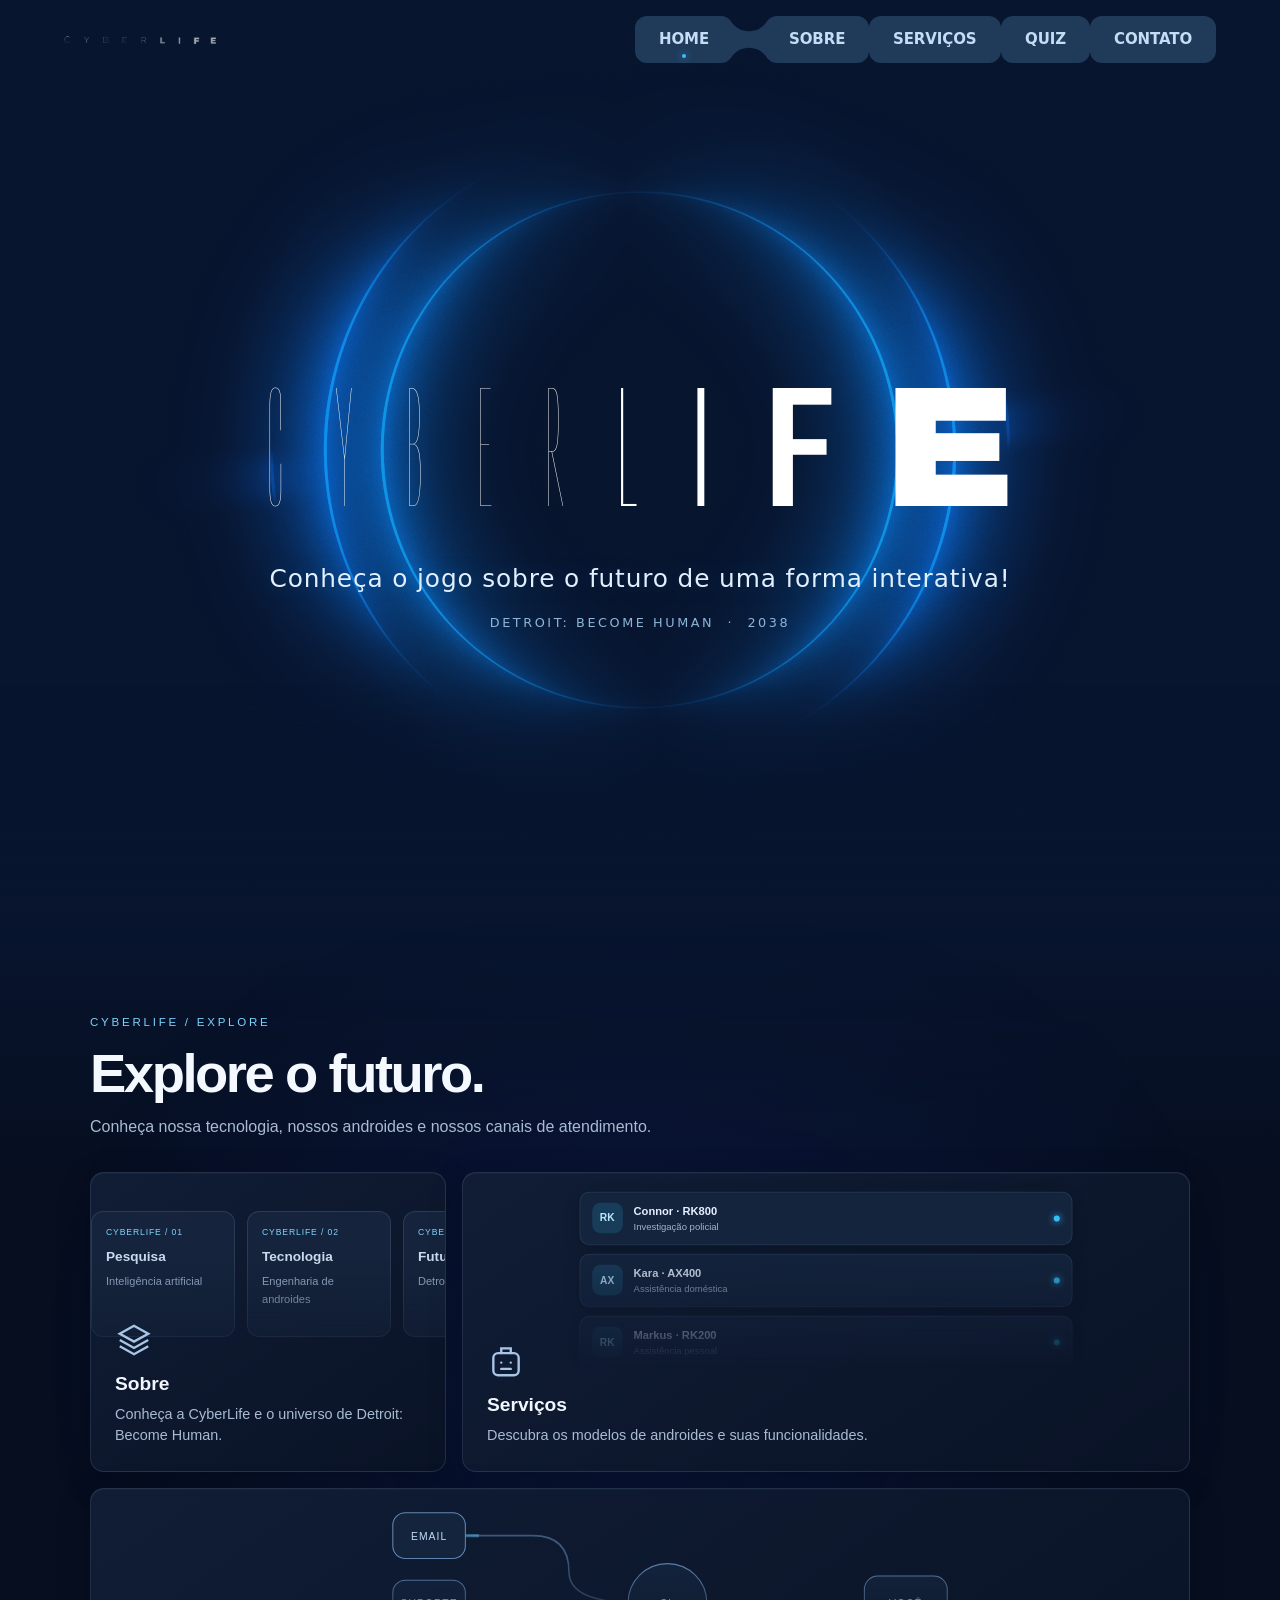
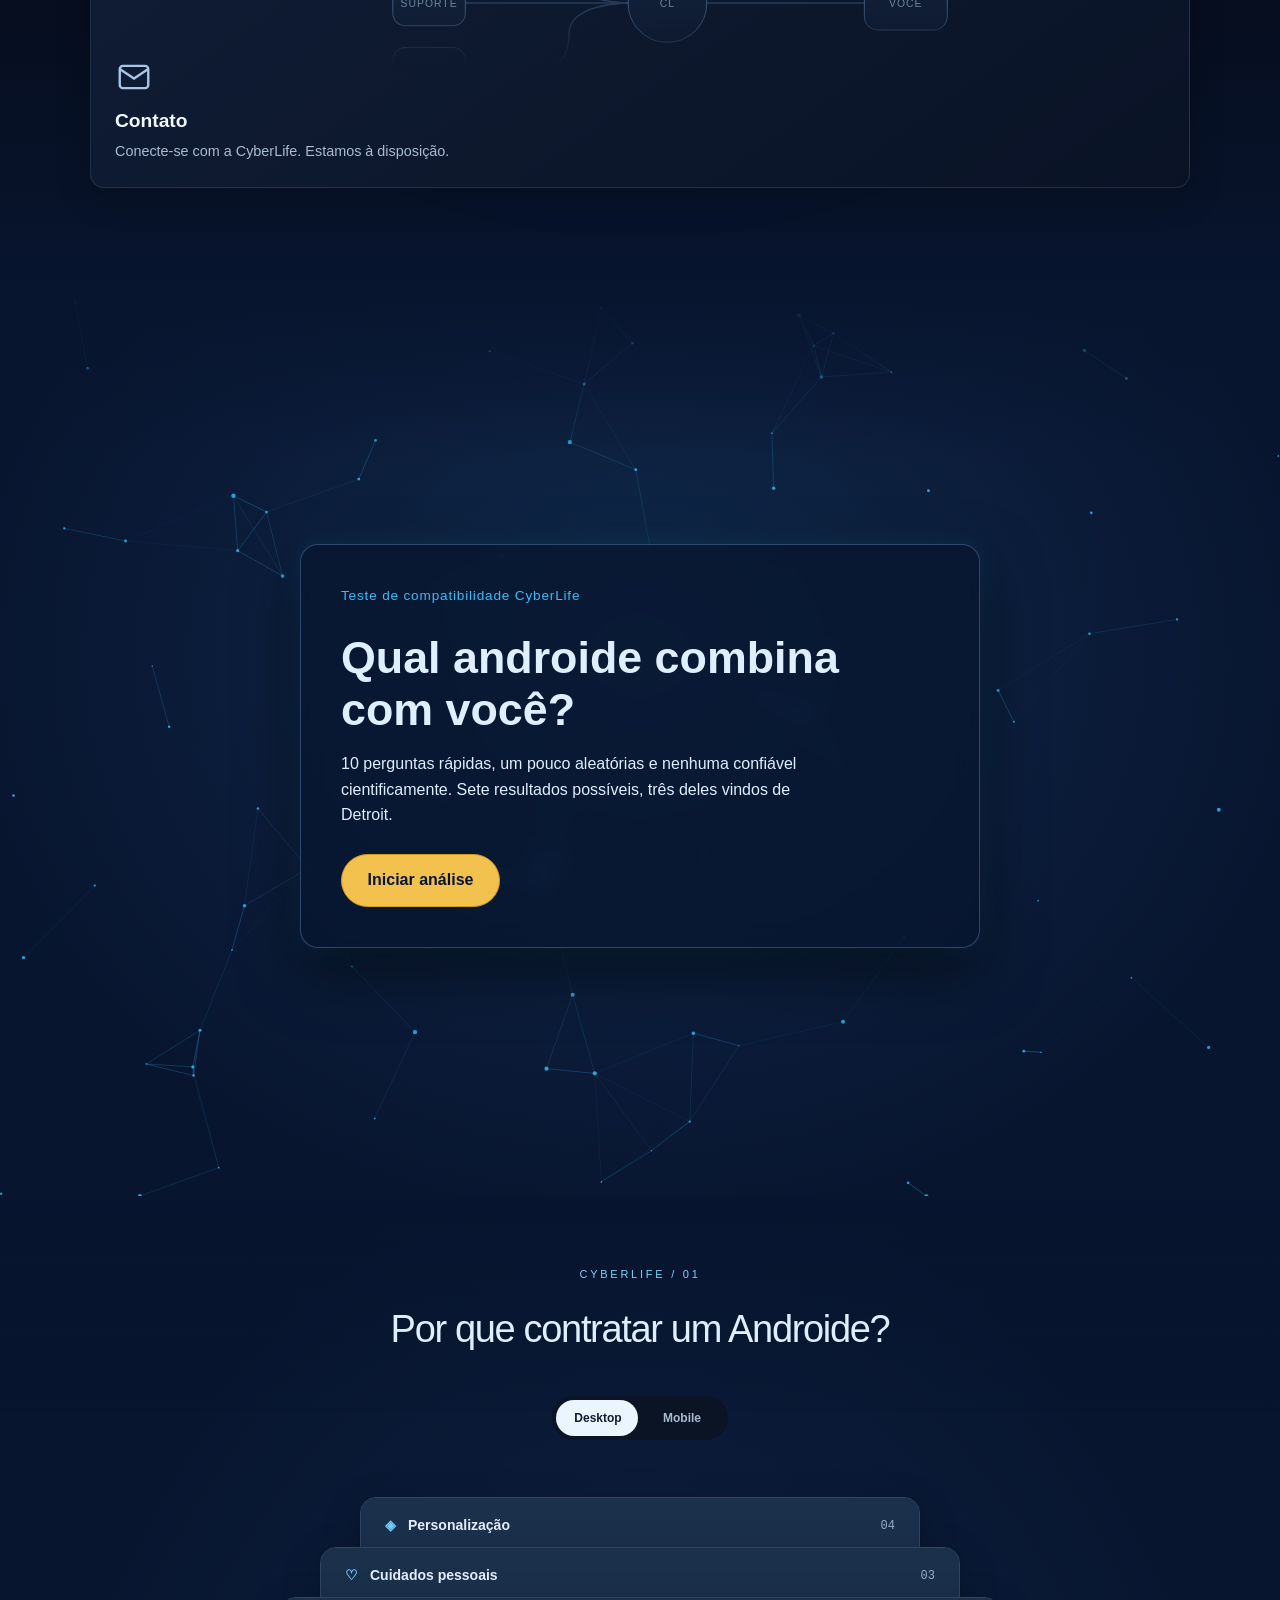
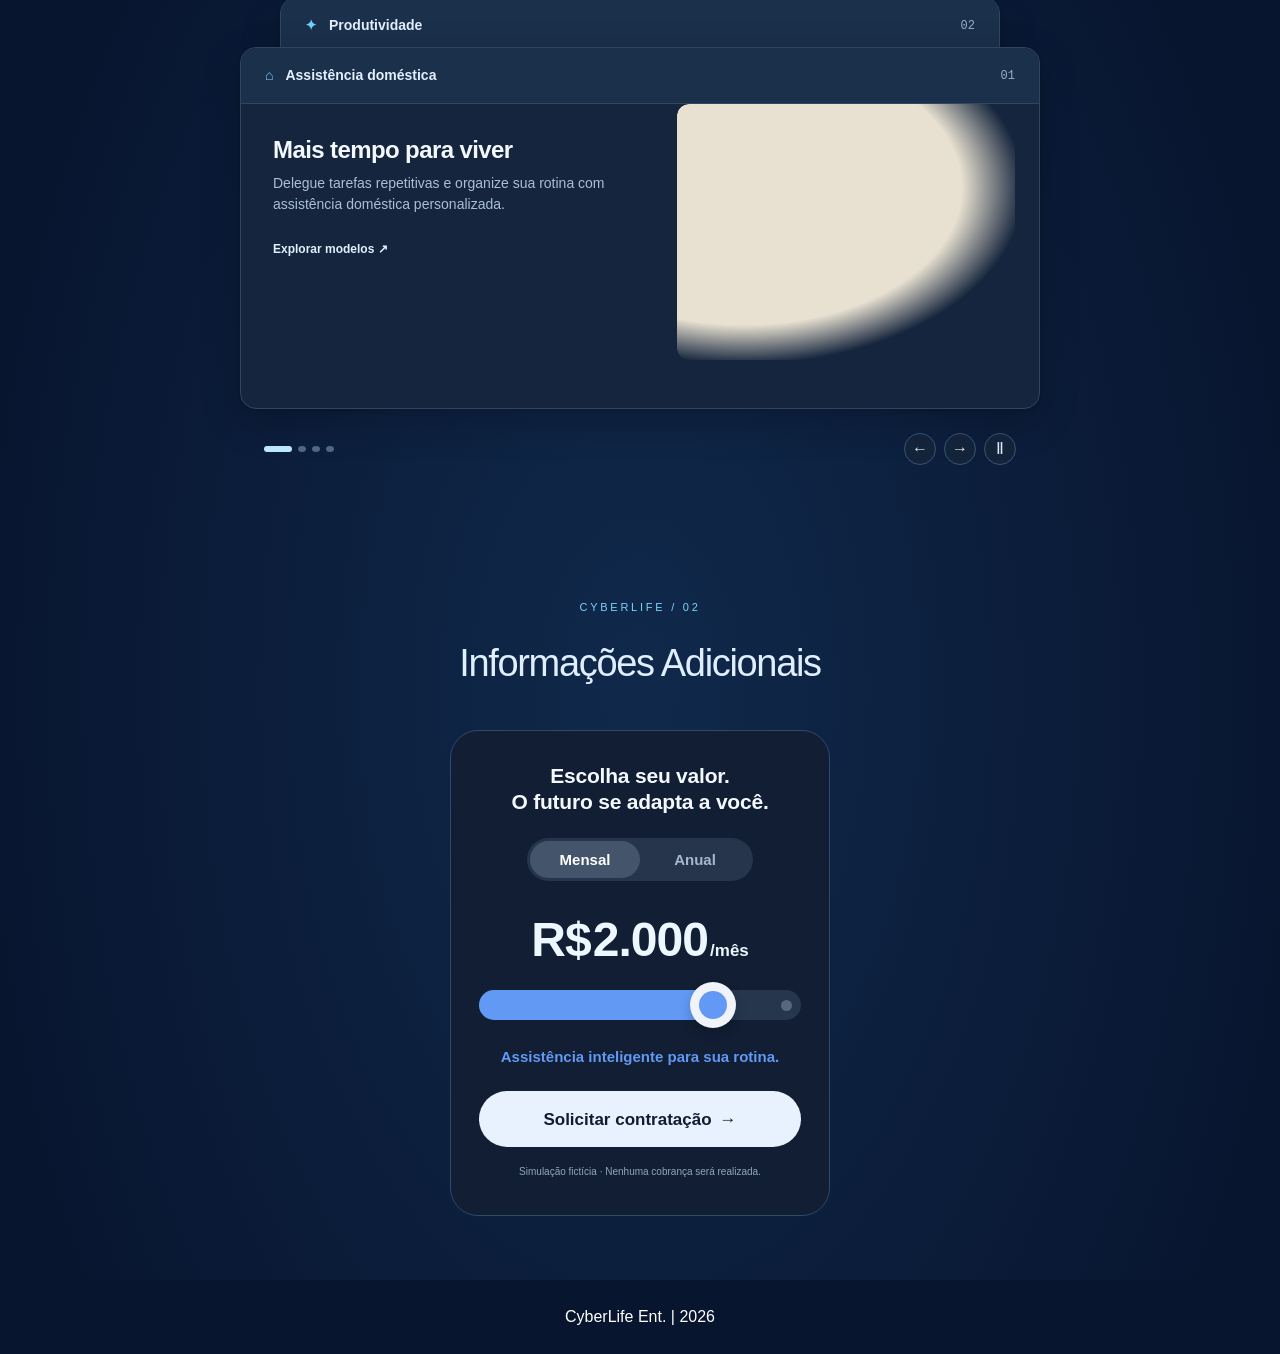
==== commit f9c12d66: "fix: fixed services image bug, new backgrounds for contact and about" ====
--- a/cyberlife-enterprise/index.html
+++ b/cyberlife-enterprise/index.html
@@ -122,7 +122,7 @@
     </main>
 
     <footer class="site-footer">
-        <p>[Nome do projeto] &copy; 2026</p>
+        <p>CyberLife Ent. | 2026</p>
     </footer>
 
     <script src="js/magic-rings.js"></script>
--- a/cyberlife-enterprise/css/style.css
+++ b/cyberlife-enterprise/css/style.css
@@ -124,7 +124,7 @@
 
 .gallery { display: grid; gap: 1.5rem; grid-template-columns: repeat(3, 1fr); }
 .gallery-item { border: 0; min-width: 0; padding: 0; }
-.gallery-item img { height: 180px; object-fit: cover; width: 100%; }
+.gallery-item > img { height: 180px; object-fit: cover; width: 100%; }
 
 /*
 ==========================================================================
@@ -167,6 +167,9 @@
     height: 100%;
     width: 100%;
     object-fit: cover;
+    object-position: var(--pc-photo-position, center 25%);
+    scale: var(--pc-photo-scale, 1);
+    transform-origin: center 25%;
 }
 
 .profile-card__scrim,
@@ -300,6 +303,95 @@
 .error-message { color: #b42318; min-height: 1.2rem; }
 .form-feedback { color: #16794c; font-weight: bold; min-height: 1.5rem; }
 
+@font-face {
+    font-family: "Geist Mono";
+    src: url("../fonts/GeistMono-Variable.woff2") format("woff2");
+    font-style: normal;
+    font-weight: 100 900;
+}
+
+.contact-page { background: #120f17; color: #fff; }
+.gradient-ascii {
+    position: fixed;
+    inset: 0;
+    z-index: 0;
+    pointer-events: none;
+}
+.gradient-ascii canvas { display: block; width: 100%; height: 100%; }
+.contact-page h1 { color: #fff; }
+.contact-page h1,
+.contact-page .contato_p,
+.contact-page .site-footer { text-shadow: 0 1px 3px #120f17, 0 0 5px #120f17; }
+
+.contact-page .page-content {
+    max-width: 820px;
+    padding: clamp(2.5rem, 7vw, 5rem) 5% 3rem;
+}
+
+.contact-page .section,
+.contact-page .form-section { padding: 0; }
+.contact-page .section { margin-bottom: 1.5rem; }
+.contact-page h1 {
+    font-size: clamp(2.25rem, 5vw, 3.5rem);
+    line-height: 1.1;
+    margin-bottom: .5rem;
+}
+
+.contact-form {
+    color-scheme: dark;
+    max-width: none;
+    grid-template-columns: repeat(2, minmax(0, 1fr));
+    align-items: start;
+    gap: 1.25rem;
+    padding: clamp(1.25rem, 4vw, 2.25rem);
+    background: linear-gradient(155deg, rgba(16, 38, 65, .96), rgba(8, 16, 34, .97) 75%);
+    border: 1px solid #52789b;
+    border-radius: 1.25rem;
+    box-shadow: 0 18px 52px rgba(3, 9, 25, .45), inset 0 1px rgba(165, 216, 255, .2);
+}
+
+.contact-form__wide { grid-column: 1 / -1; }
+.contact-form label { color: #e0efff; font-size: .875rem; font-weight: 700; }
+.contact-form label span { color: #a5bdd5; font-weight: 400; }
+
+.contact-form :is(input, textarea) {
+    background: #0b172b;
+    border: 1px solid #567494;
+    border-radius: .65rem;
+    color: #f6f8ff;
+    padding: .7rem .85rem;
+}
+
+.contact-form textarea { min-height: 8rem; resize: vertical; }
+.contact-form input::placeholder { color: #9cb1c8; opacity: 1; }
+.contact-form .form-group:has(.error-message:not(:empty)) :is(input, textarea) { border-color: #ffb4ad; }
+.contact-form :is(input, textarea):focus {
+    border-color: #7dd3fc;
+    outline: 2px solid #7dd3fc;
+    outline-offset: 2px;
+}
+
+.contact-form .error-message { color: #ffb4ad; min-height: 0; }
+.contact-form .error-message:empty { display: none; }
+
+.contact-form__actions {
+    display: flex;
+    align-items: center;
+    flex-wrap: wrap;
+    gap: .75rem 1rem;
+    padding-top: .25rem;
+}
+
+.contact-form .button {
+    background: #7dd3fc;
+    border: 1px solid transparent;
+    border-radius: .65rem;
+    color: #08152f;
+}
+.contact-form .button:hover { background: #bae6fd; }
+.contact-form .button:focus-visible { outline: 2px solid #7dd3fc; outline-offset: 3px; }
+.contact-form .form-feedback { color: #d2e7ff; min-height: 0; font-size: .875rem; }
+
 /*
 ==========================================================================
 SEÇÃO 5: RESPONSIVIDADE
@@ -310,6 +402,11 @@
     .site-header { align-items: flex-start; flex-direction: column; gap: 1rem; }
     .main-nav ul { flex-wrap: wrap; }
     .gallery { grid-template-columns: 1fr; }
+}
+
+@media (max-width: 560px) {
+    .contact-form { grid-template-columns: minmax(0, 1fr); }
+    .contact-form .button { width: 100%; }
 }
 
 @media (prefers-reduced-motion: reduce) {
@@ -332,6 +429,7 @@
 
 /* Shared brand mark: use the existing transparent asset. */
 .site-header .logo img { width: clamp(100px, 12vw, 180px); height: auto; object-fit: contain; filter: brightness(0) invert(1); }
+.contact-page .site-header .logo img { filter: brightness(0) invert(1) drop-shadow(0 1px 2px #120f17); }
 
 
 .contato_p {
